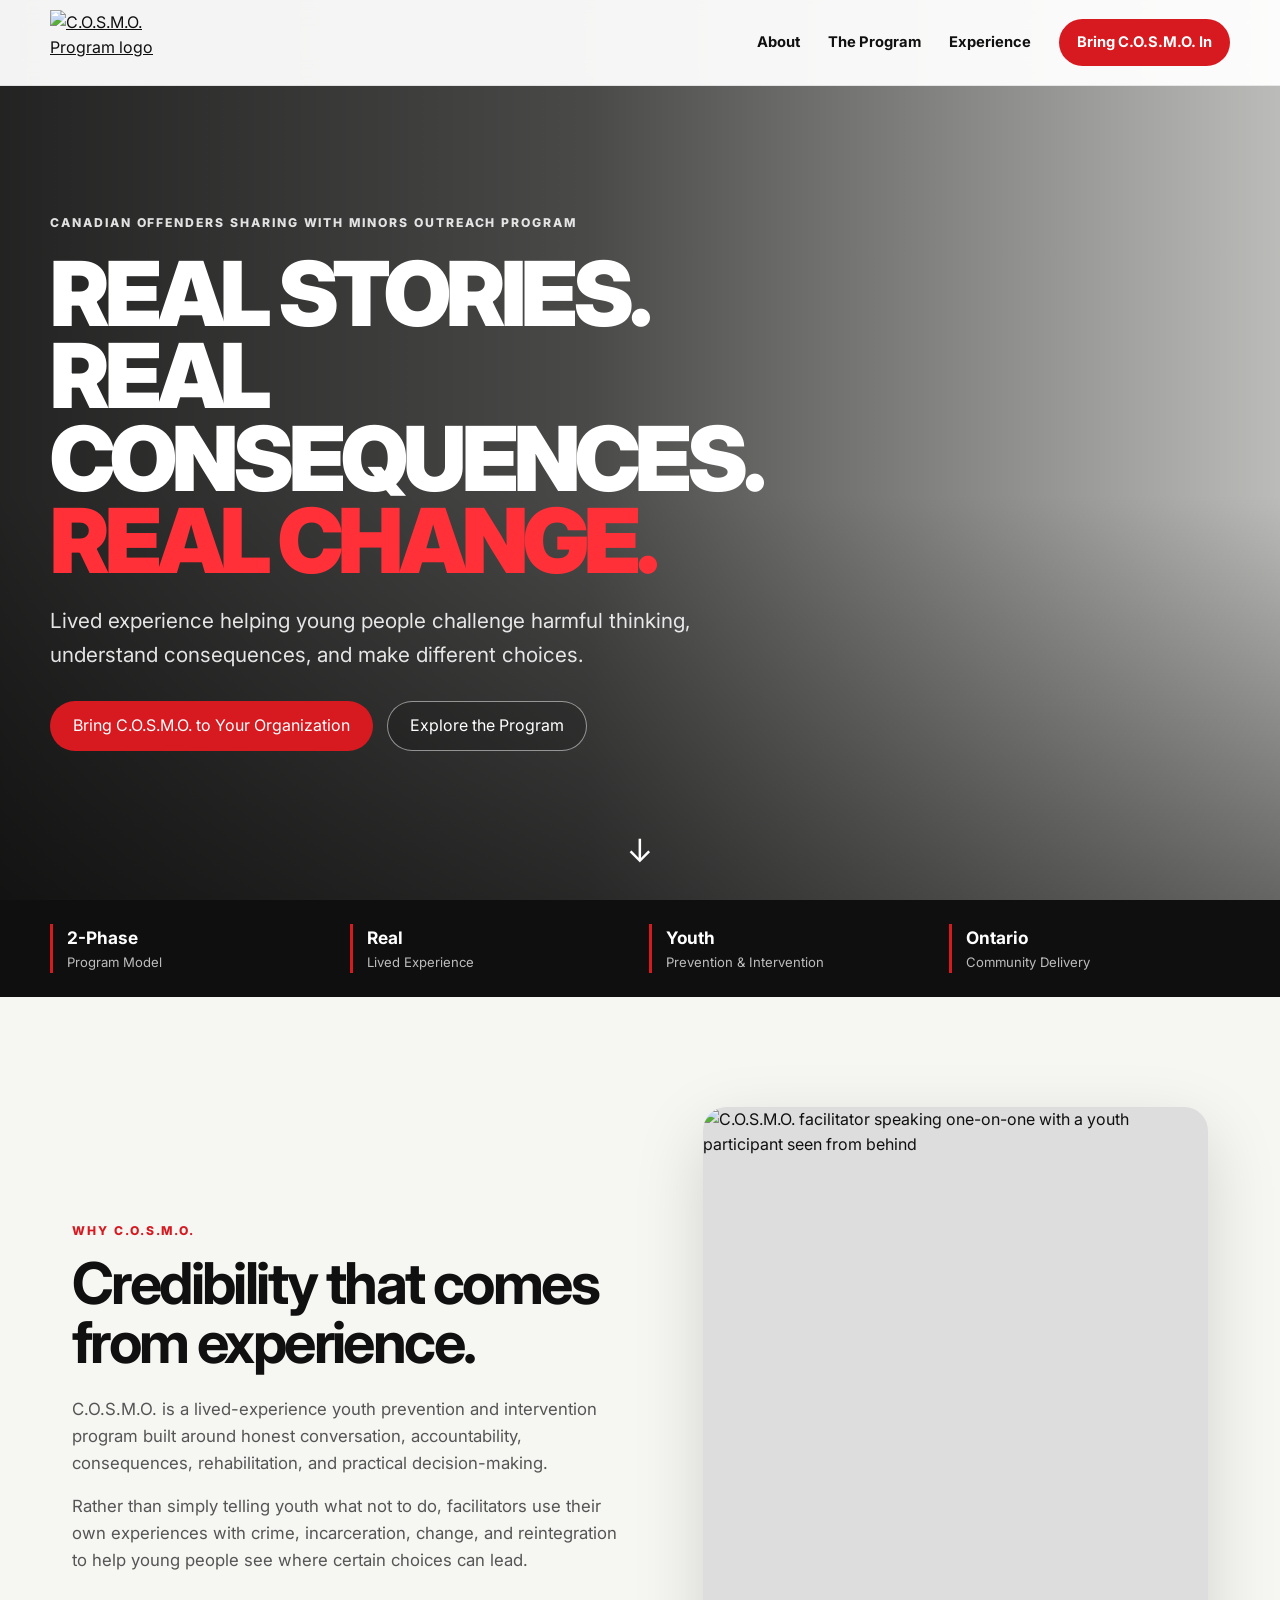
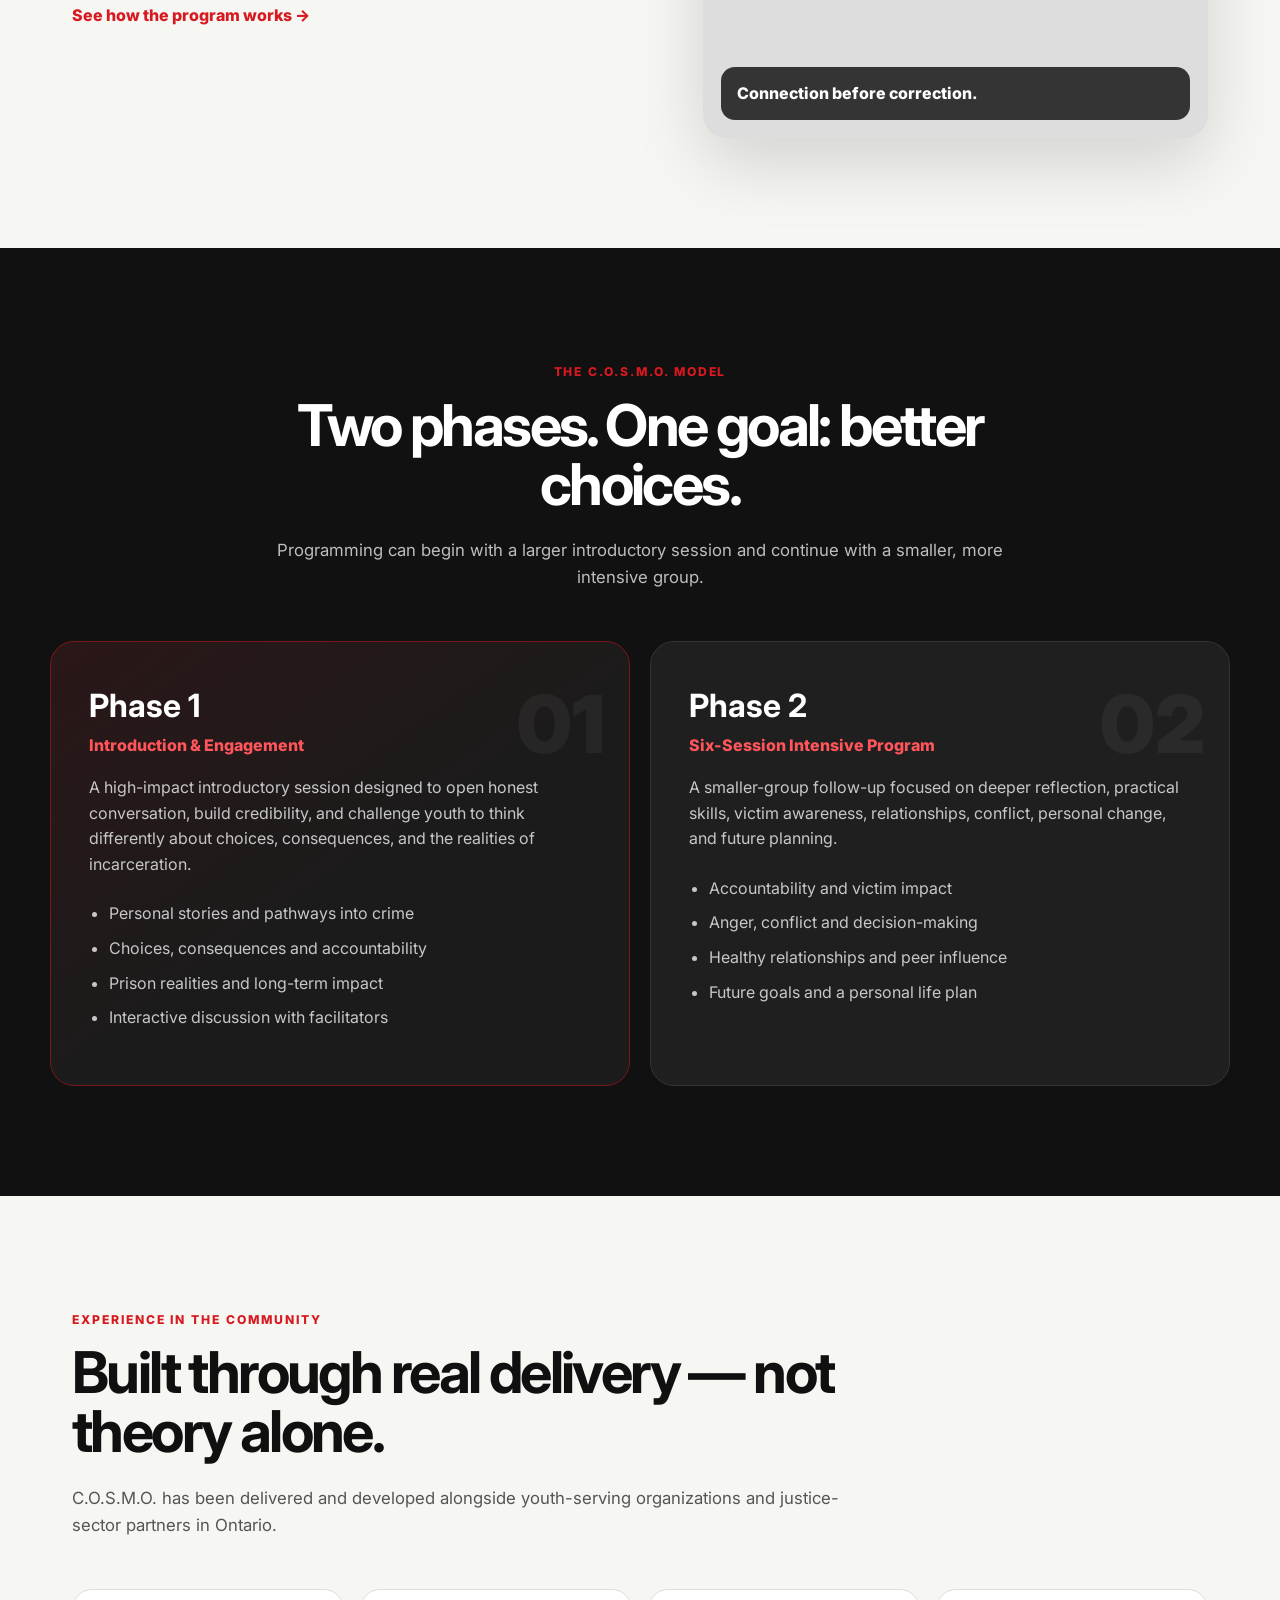
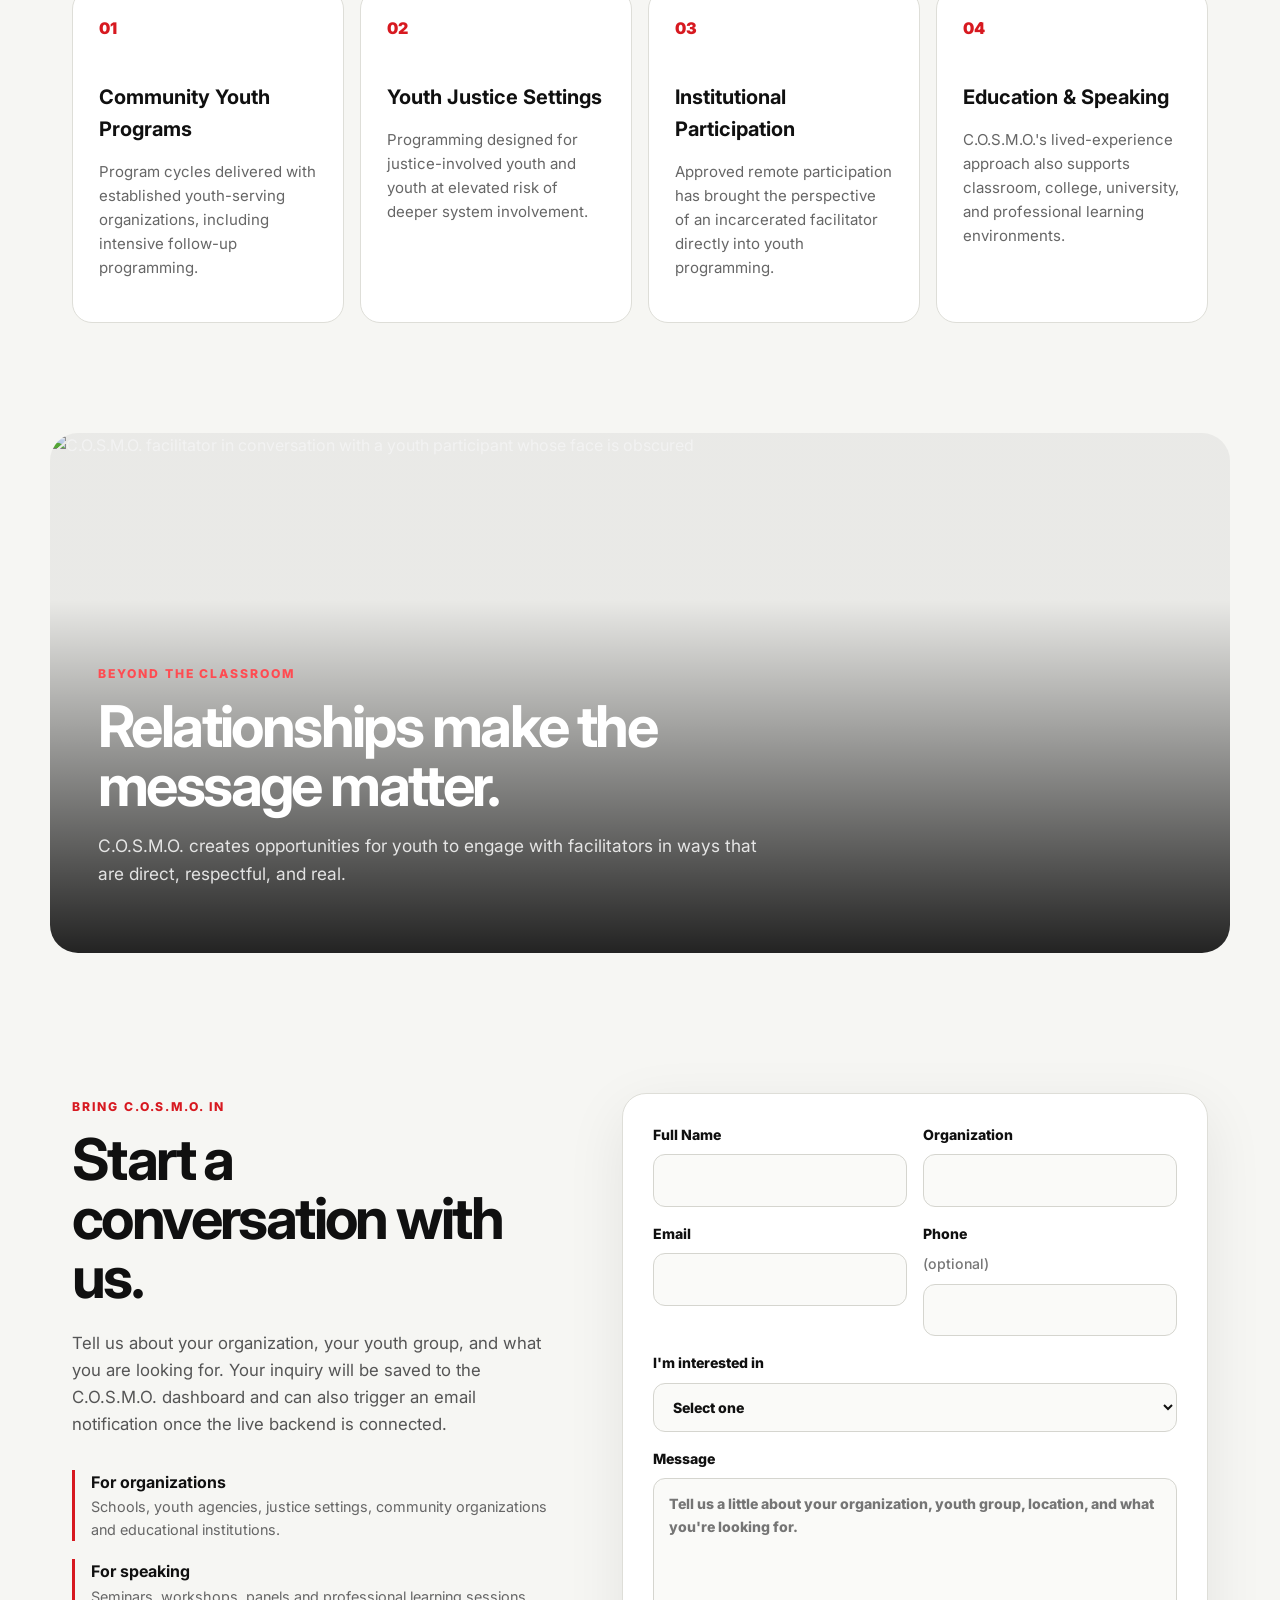
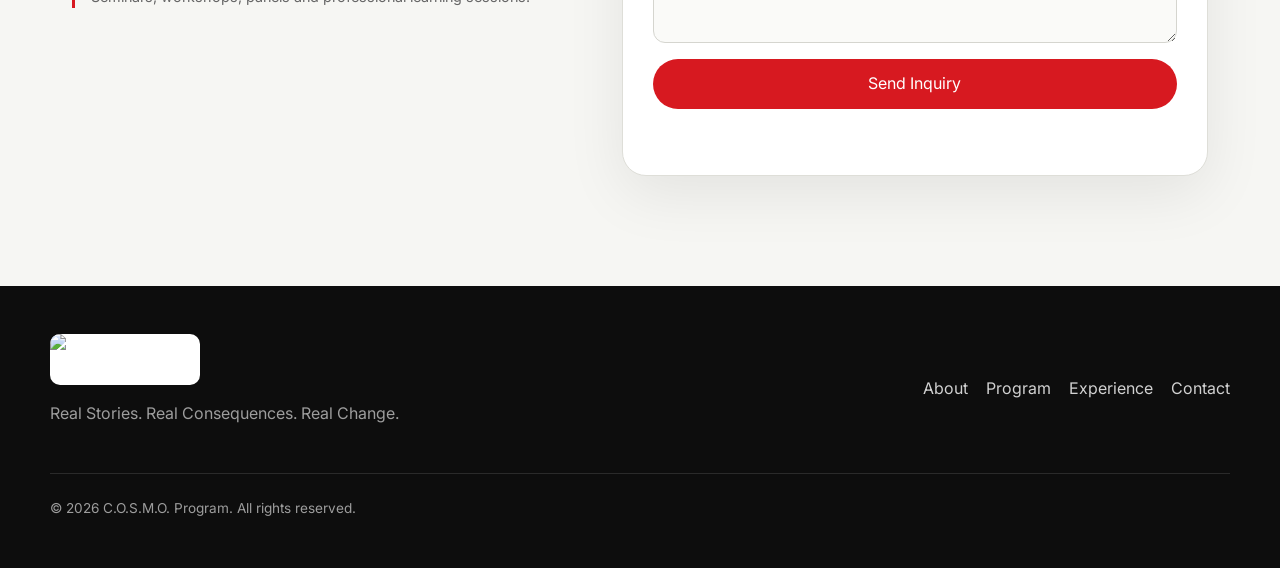
==== index.html @ 19a1ab0f "Add files via upload" ====
<!DOCTYPE html>
<html lang="en">
<head>
  <meta charset="UTF-8" />
  <meta name="viewport" content="width=device-width, initial-scale=1.0" />
  <meta name="description" content="C.O.S.M.O. — Canadian Offenders Sharing With Minors Outreach Program. Real stories. Real consequences. Real change." />
  <title>C.O.S.M.O. Program</title>
  <link rel="preconnect" href="https://fonts.googleapis.com">
  <link rel="preconnect" href="https://fonts.gstatic.com" crossorigin>
  <link href="https://fonts.googleapis.com/css2?family=Inter:wght@400;500;600;700;800;900&display=swap" rel="stylesheet">
  <link rel="stylesheet" href="styles.css" />
</head>
<body>
  <header class="site-header">
    <a class="brand" href="#top" aria-label="C.O.S.M.O. home">
      <img src="assets/cosmo-logo.jpeg" alt="C.O.S.M.O. Program logo" />
    </a>
    <button class="menu-toggle" aria-label="Open navigation" aria-expanded="false">☰</button>
    <nav class="main-nav" aria-label="Main navigation">
      <a href="#about">About</a>
      <a href="#program">The Program</a>
      <a href="#experience">Experience</a>
      <a href="#contact" class="nav-cta">Bring C.O.S.M.O. In</a>
    </nav>
  </header>

  <main id="top">
    <section class="hero">
      <div class="hero-overlay"></div>
      <div class="hero-content">
        <span class="eyebrow">Canadian Offenders Sharing With Minors Outreach Program</span>
        <h1>REAL STORIES.<br>REAL CONSEQUENCES.<br><span>REAL CHANGE.</span></h1>
        <p>Lived experience helping young people challenge harmful thinking, understand consequences, and make different choices.</p>
        <div class="hero-actions">
          <a class="btn btn-primary" href="#contact">Bring C.O.S.M.O. to Your Organization</a>
          <a class="btn btn-secondary" href="#program">Explore the Program</a>
        </div>
      </div>
      <a class="scroll-cue" href="#about" aria-label="Scroll to learn more">↓</a>
    </section>

    <section class="trust-strip" aria-label="Program highlights">
      <div><strong>2-Phase</strong><span>Program Model</span></div>
      <div><strong>Real</strong><span>Lived Experience</span></div>
      <div><strong>Youth</strong><span>Prevention & Intervention</span></div>
      <div><strong>Ontario</strong><span>Community Delivery</span></div>
    </section>

    <section class="section split" id="about">
      <div class="copy-block">
        <span class="section-kicker">Why C.O.S.M.O.</span>
        <h2>Credibility that comes from experience.</h2>
        <p>C.O.S.M.O. is a lived-experience youth prevention and intervention program built around honest conversation, accountability, consequences, rehabilitation, and practical decision-making.</p>
        <p>Rather than simply telling youth what not to do, facilitators use their own experiences with crime, incarceration, change, and reintegration to help young people see where certain choices can lead.</p>
        <a class="text-link" href="#program">See how the program works →</a>
      </div>
      <div class="photo-card">
        <img src="assets/one-on-one.jpeg" alt="C.O.S.M.O. facilitator speaking one-on-one with a youth participant seen from behind" />
        <div class="photo-label">Connection before correction.</div>
      </div>
    </section>

    <section class="section section-dark" id="program">
      <div class="section-heading centered">
        <span class="section-kicker">The C.O.S.M.O. Model</span>
        <h2>Two phases. One goal: better choices.</h2>
        <p>Programming can begin with a larger introductory session and continue with a smaller, more intensive group.</p>
      </div>
      <div class="phase-grid">
        <article class="phase-card featured">
          <span class="phase-number">01</span>
          <h3>Phase 1</h3>
          <p class="phase-title">Introduction & Engagement</p>
          <p>A high-impact introductory session designed to open honest conversation, build credibility, and challenge youth to think differently about choices, consequences, and the realities of incarceration.</p>
          <ul>
            <li>Personal stories and pathways into crime</li>
            <li>Choices, consequences and accountability</li>
            <li>Prison realities and long-term impact</li>
            <li>Interactive discussion with facilitators</li>
          </ul>
        </article>
        <article class="phase-card">
          <span class="phase-number">02</span>
          <h3>Phase 2</h3>
          <p class="phase-title">Six-Session Intensive Program</p>
          <p>A smaller-group follow-up focused on deeper reflection, practical skills, victim awareness, relationships, conflict, personal change, and future planning.</p>
          <ul>
            <li>Accountability and victim impact</li>
            <li>Anger, conflict and decision-making</li>
            <li>Healthy relationships and peer influence</li>
            <li>Future goals and a personal life plan</li>
          </ul>
        </article>
      </div>
    </section>

    <section class="section" id="experience">
      <div class="section-heading">
        <span class="section-kicker">Experience in the Community</span>
        <h2>Built through real delivery — not theory alone.</h2>
        <p>C.O.S.M.O. has been delivered and developed alongside youth-serving organizations and justice-sector partners in Ontario.</p>
      </div>
      <div class="experience-grid">
        <div class="experience-card"><span>01</span><h3>Community Youth Programs</h3><p>Program cycles delivered with established youth-serving organizations, including intensive follow-up programming.</p></div>
        <div class="experience-card"><span>02</span><h3>Youth Justice Settings</h3><p>Programming designed for justice-involved youth and youth at elevated risk of deeper system involvement.</p></div>
        <div class="experience-card"><span>03</span><h3>Institutional Participation</h3><p>Approved remote participation has brought the perspective of an incarcerated facilitator directly into youth programming.</p></div>
        <div class="experience-card"><span>04</span><h3>Education & Speaking</h3><p>C.O.S.M.O.'s lived-experience approach also supports classroom, college, university, and professional learning environments.</p></div>
      </div>
    </section>

    <section class="impact-banner">
      <img src="assets/bowling-conversation.jpeg" alt="C.O.S.M.O. facilitator in conversation with a youth participant whose face is obscured" />
      <div class="impact-copy">
        <span class="section-kicker">Beyond the Classroom</span>
        <h2>Relationships make the message matter.</h2>
        <p>C.O.S.M.O. creates opportunities for youth to engage with facilitators in ways that are direct, respectful, and real.</p>
      </div>
    </section>

    <section class="section contact-section" id="contact">
      <div class="contact-copy">
        <span class="section-kicker">Bring C.O.S.M.O. In</span>
        <h2>Start a conversation with us.</h2>
        <p>Tell us about your organization, your youth group, and what you are looking for. Your inquiry will be saved to the C.O.S.M.O. dashboard and can also trigger an email notification once the live backend is connected.</p>
        <div class="contact-points">
          <div><strong>For organizations</strong><span>Schools, youth agencies, justice settings, community organizations and educational institutions.</span></div>
          <div><strong>For speaking</strong><span>Seminars, workshops, panels and professional learning sessions.</span></div>
        </div>
      </div>

      <form class="inquiry-form" id="inquiryForm">
        <div class="field-row">
          <label>Full Name<input type="text" name="name" required /></label>
          <label>Organization<input type="text" name="organization" required /></label>
        </div>
        <div class="field-row">
          <label>Email<input type="email" name="email" required /></label>
          <label>Phone <span>(optional)</span><input type="tel" name="phone" /></label>
        </div>
        <label>I'm interested in
          <select name="interest" required>
            <option value="">Select one</option>
            <option>Phase 1 Program</option>
            <option>Full Phase 1 + Phase 2 Program</option>
            <option>Speaking Engagement</option>
            <option>Partnership Opportunity</option>
            <option>General Inquiry</option>
          </select>
        </label>
        <label>Message<textarea name="message" rows="6" required placeholder="Tell us a little about your organization, youth group, location, and what you're looking for."></textarea></label>
        <button class="btn btn-primary submit-btn" type="submit">Send Inquiry</button>
        <p class="form-status" id="formStatus" role="status"></p>
      </form>
    </section>
  </main>

  <footer class="site-footer">
    <div class="footer-brand">
      <img src="assets/cosmo-logo.jpeg" alt="C.O.S.M.O. Program logo" />
      <p>Real Stories. Real Consequences. Real Change.</p>
    </div>
    <div class="footer-links">
      <a href="#about">About</a>
      <a href="#program">Program</a>
      <a href="#experience">Experience</a>
      <a href="#contact">Contact</a>
    </div>
    <p class="copyright">© <span id="year"></span> C.O.S.M.O. Program. All rights reserved.</p>
  </footer>

  <script src="app.js"></script>
</body>
</html>
---- styles.css ----
:root {
  --red: #d71920;
  --red-dark: #a70f14;
  --ink: #101010;
  --charcoal: #191919;
  --soft-black: #242424;
  --paper: #f6f6f3;
  --white: #ffffff;
  --muted: #6e6e6e;
  --line: #deded8;
  --max: 1180px;
}
* { box-sizing: border-box; }
html { scroll-behavior: smooth; }
body { margin: 0; font-family: Inter, system-ui, -apple-system, sans-serif; color: var(--ink); background: var(--paper); line-height: 1.6; }
a { color: inherit; }
img { max-width: 100%; display: block; }
.site-header { position: fixed; z-index: 50; top: 0; left: 0; right: 0; height: 86px; display: flex; align-items: center; justify-content: space-between; padding: 10px max(22px, calc((100vw - var(--max))/2)); background: rgba(255,255,255,.95); border-bottom: 1px solid rgba(0,0,0,.08); backdrop-filter: blur(12px); }
.brand img { width: 138px; height: 66px; object-fit: contain; }
.main-nav { display: flex; align-items: center; gap: 28px; }
.main-nav a { text-decoration: none; font-weight: 700; font-size: .92rem; }
.nav-cta { background: var(--red); color: white; padding: 12px 18px; border-radius: 999px; }
.menu-toggle { display:none; background:none; border:0; font-size:1.8rem; }
.hero { min-height: 100svh; position: relative; display: flex; align-items: center; background: url('assets/hero-bowling.jpeg') center 44%/cover no-repeat; color: white; padding: 130px max(22px, calc((100vw - var(--max))/2)) 70px; overflow: hidden; }
.hero-overlay { position: absolute; inset:0; background: linear-gradient(90deg, rgba(0,0,0,.86) 0%, rgba(0,0,0,.7) 46%, rgba(0,0,0,.24) 100%), linear-gradient(0deg, rgba(0,0,0,.46), transparent 45%); }
.hero-content { position:relative; max-width:760px; z-index:2; }
.eyebrow, .section-kicker { display:inline-block; text-transform:uppercase; letter-spacing:.16em; font-weight:800; font-size:.76rem; color: var(--red); }
.hero .eyebrow { color:#fff; opacity:.86; }
.hero h1 { margin: 18px 0 22px; font-size: clamp(3.15rem, 7vw, 6.4rem); line-height:.92; letter-spacing:-.055em; font-weight:900; }
.hero h1 span { color: #ff3038; }
.hero p { max-width: 680px; font-size: clamp(1.05rem, 2vw, 1.3rem); color: rgba(255,255,255,.88); }
.hero-actions { display:flex; gap:14px; flex-wrap:wrap; margin-top:30px; }
.btn { display:inline-flex; align-items:center; justify-content:center; min-height:50px; padding: 0 22px; border-radius: 999px; text-decoration:none; font-weight:800; border:1px solid transparent; cursor:pointer; font:inherit; }
.btn-primary { background: var(--red); color:white; }
.btn-primary:hover { background:var(--red-dark); }
.btn-secondary { color:white; border-color:rgba(255,255,255,.5); background:rgba(0,0,0,.15); }
.scroll-cue { position:absolute; z-index:2; bottom:24px; left:50%; transform:translateX(-50%); color:white; text-decoration:none; font-size:2rem; }
.trust-strip { background:#0f0f0f; color:white; display:grid; grid-template-columns:repeat(4,1fr); padding:24px max(22px, calc((100vw - var(--max))/2)); gap:18px; }
.trust-strip div { display:flex; flex-direction:column; border-left:3px solid var(--red); padding-left:14px; }
.trust-strip strong { font-size:1.08rem; }
.trust-strip span { color:#bdbdbd; font-size:.82rem; }
.section { max-width:var(--max); margin:0 auto; padding:110px 22px; }
.split { display:grid; grid-template-columns:1.05fr .95fr; gap:72px; align-items:center; }
.copy-block h2, .section-heading h2, .contact-copy h2, .impact-copy h2 { font-size:clamp(2.2rem,4.5vw,4.25rem); line-height:1.02; letter-spacing:-.045em; margin:12px 0 24px; }
.copy-block p, .section-heading p, .contact-copy p { color:#555; font-size:1.05rem; }
.text-link { display:inline-block; margin-top:12px; color:var(--red); font-weight:800; text-decoration:none; }
.photo-card { position:relative; border-radius:24px; overflow:hidden; background:#ddd; box-shadow:0 24px 70px rgba(0,0,0,.15); }
.photo-card img { width:100%; aspect-ratio:4/5; object-fit:cover; }
.photo-label { position:absolute; bottom:18px; left:18px; right:18px; background:rgba(15,15,15,.82); color:white; padding:14px 16px; border-radius:14px; font-weight:800; backdrop-filter:blur(6px); }
.section-dark { max-width:none; background:#111; color:white; padding-left:max(22px, calc((100vw - var(--max))/2)); padding-right:max(22px, calc((100vw - var(--max))/2)); }
.section-dark .section-heading p { color:#bdbdbd; }
.centered { text-align:center; max-width:800px; margin:0 auto 50px; }
.phase-grid { max-width:var(--max); margin:0 auto; display:grid; grid-template-columns:1fr 1fr; gap:20px; }
.phase-card { position:relative; background:#1f1f1f; border:1px solid #343434; padding:38px; border-radius:24px; overflow:hidden; }
.phase-card.featured { border-color:#7a171a; background:linear-gradient(145deg,#2b1718,#1b1b1b 55%); }
.phase-number { position:absolute; right:24px; top:18px; font-size:5rem; font-weight:900; color:rgba(255,255,255,.05); }
.phase-card h3 { font-size:2rem; margin:0; }
.phase-title { color:#ff555b; font-weight:800; margin-top:2px; }
.phase-card > p:not(.phase-title), .phase-card li { color:#c7c7c7; }
.phase-card ul { padding-left:20px; margin-top:24px; }
.phase-card li { margin:9px 0; }
.section-heading { max-width:780px; margin-bottom:50px; }
.experience-grid { display:grid; grid-template-columns:repeat(4,1fr); gap:16px; }
.experience-card { background:white; border:1px solid var(--line); border-radius:20px; padding:26px; min-height:280px; }
.experience-card > span { color:var(--red); font-weight:900; }
.experience-card h3 { font-size:1.25rem; margin:40px 0 12px; }
.experience-card p { color:#666; font-size:.94rem; }
.impact-banner { max-width:var(--max); margin:0 auto 30px; min-height:520px; position:relative; border-radius:28px; overflow:hidden; color:white; display:flex; align-items:flex-end; }
.impact-banner img { position:absolute; inset:0; width:100%; height:100%; object-fit:cover; }
.impact-banner::after { content:""; position:absolute; inset:0; background:linear-gradient(0deg,rgba(0,0,0,.86),rgba(0,0,0,.05) 68%); }
.impact-copy { position:relative; z-index:2; max-width:760px; padding:48px; }
.impact-copy .section-kicker { color:#ff4b51; }
.impact-copy h2 { margin-bottom:12px; }
.impact-copy p { color:rgba(255,255,255,.84); font-size:1.08rem; }
.contact-section { display:grid; grid-template-columns:.9fr 1.1fr; gap:70px; align-items:start; }
.contact-points { margin-top:32px; display:grid; gap:18px; }
.contact-points div { display:flex; flex-direction:column; padding-left:16px; border-left:3px solid var(--red); }
.contact-points span { color:#666; font-size:.9rem; }
.inquiry-form { background:white; border:1px solid var(--line); border-radius:24px; padding:30px; box-shadow:0 18px 60px rgba(0,0,0,.08); }
.field-row { display:grid; grid-template-columns:1fr 1fr; gap:16px; }
label { display:flex; flex-direction:column; gap:8px; font-weight:800; font-size:.88rem; margin-bottom:16px; }
label span { font-weight:500; color:#777; }
input, select, textarea { width:100%; padding:14px 15px; border:1px solid #d5d5cf; border-radius:12px; background:#fafaf8; font:inherit; color:#111; outline:none; }
input:focus, select:focus, textarea:focus { border-color:var(--red); box-shadow:0 0 0 3px rgba(215,25,32,.1); }
textarea { resize:vertical; }
.submit-btn { width:100%; border:0; }
.form-status { min-height:24px; margin:12px 0 0; font-size:.9rem; color:#2d6b32; }
.site-footer { background:#0d0d0d; color:white; padding:48px max(22px, calc((100vw - var(--max))/2)); display:grid; grid-template-columns:1fr auto; gap:30px; align-items:center; }
.footer-brand img { width:150px; background:white; border-radius:10px; margin-bottom:12px; }
.footer-brand p, .copyright { color:#9d9d9d; }
.footer-links { display:flex; gap:18px; flex-wrap:wrap; }
.footer-links a { text-decoration:none; color:#d1d1d1; }
.copyright { grid-column:1/-1; border-top:1px solid #2a2a2a; padding-top:24px; margin:0; font-size:.85rem; }
@media (max-width: 900px) {
  .main-nav { display:none; position:absolute; top:86px; left:0; right:0; background:white; padding:24px; flex-direction:column; align-items:stretch; box-shadow:0 20px 50px rgba(0,0,0,.12); }
  .main-nav.open { display:flex; }
  .menu-toggle { display:block; }
  .split, .contact-section { grid-template-columns:1fr; gap:42px; }
  .experience-grid { grid-template-columns:1fr 1fr; }
  .trust-strip { grid-template-columns:1fr 1fr; }
  .phase-grid { grid-template-columns:1fr; }
  .impact-banner { margin-left:18px; margin-right:18px; }
}
@media (max-width: 600px) {
  .site-header { height:76px; }
  .brand img { width:116px; height:56px; }
  .hero { padding-top:110px; min-height:92svh; background-position:62% center; }
  .hero h1 { font-size:clamp(3rem,15vw,4.4rem); }
  .hero-actions { flex-direction:column; align-items:stretch; }
  .btn { width:100%; text-align:center; }
  .trust-strip { grid-template-columns:1fr 1fr; gap:22px 12px; }
  .section { padding:78px 20px; }
  .experience-grid { grid-template-columns:1fr; }
  .field-row { grid-template-columns:1fr; gap:0; }
  .impact-banner { min-height:480px; }
  .impact-copy { padding:28px; }
  .site-footer { grid-template-columns:1fr; }
  .footer-links { margin-top:8px; }
}
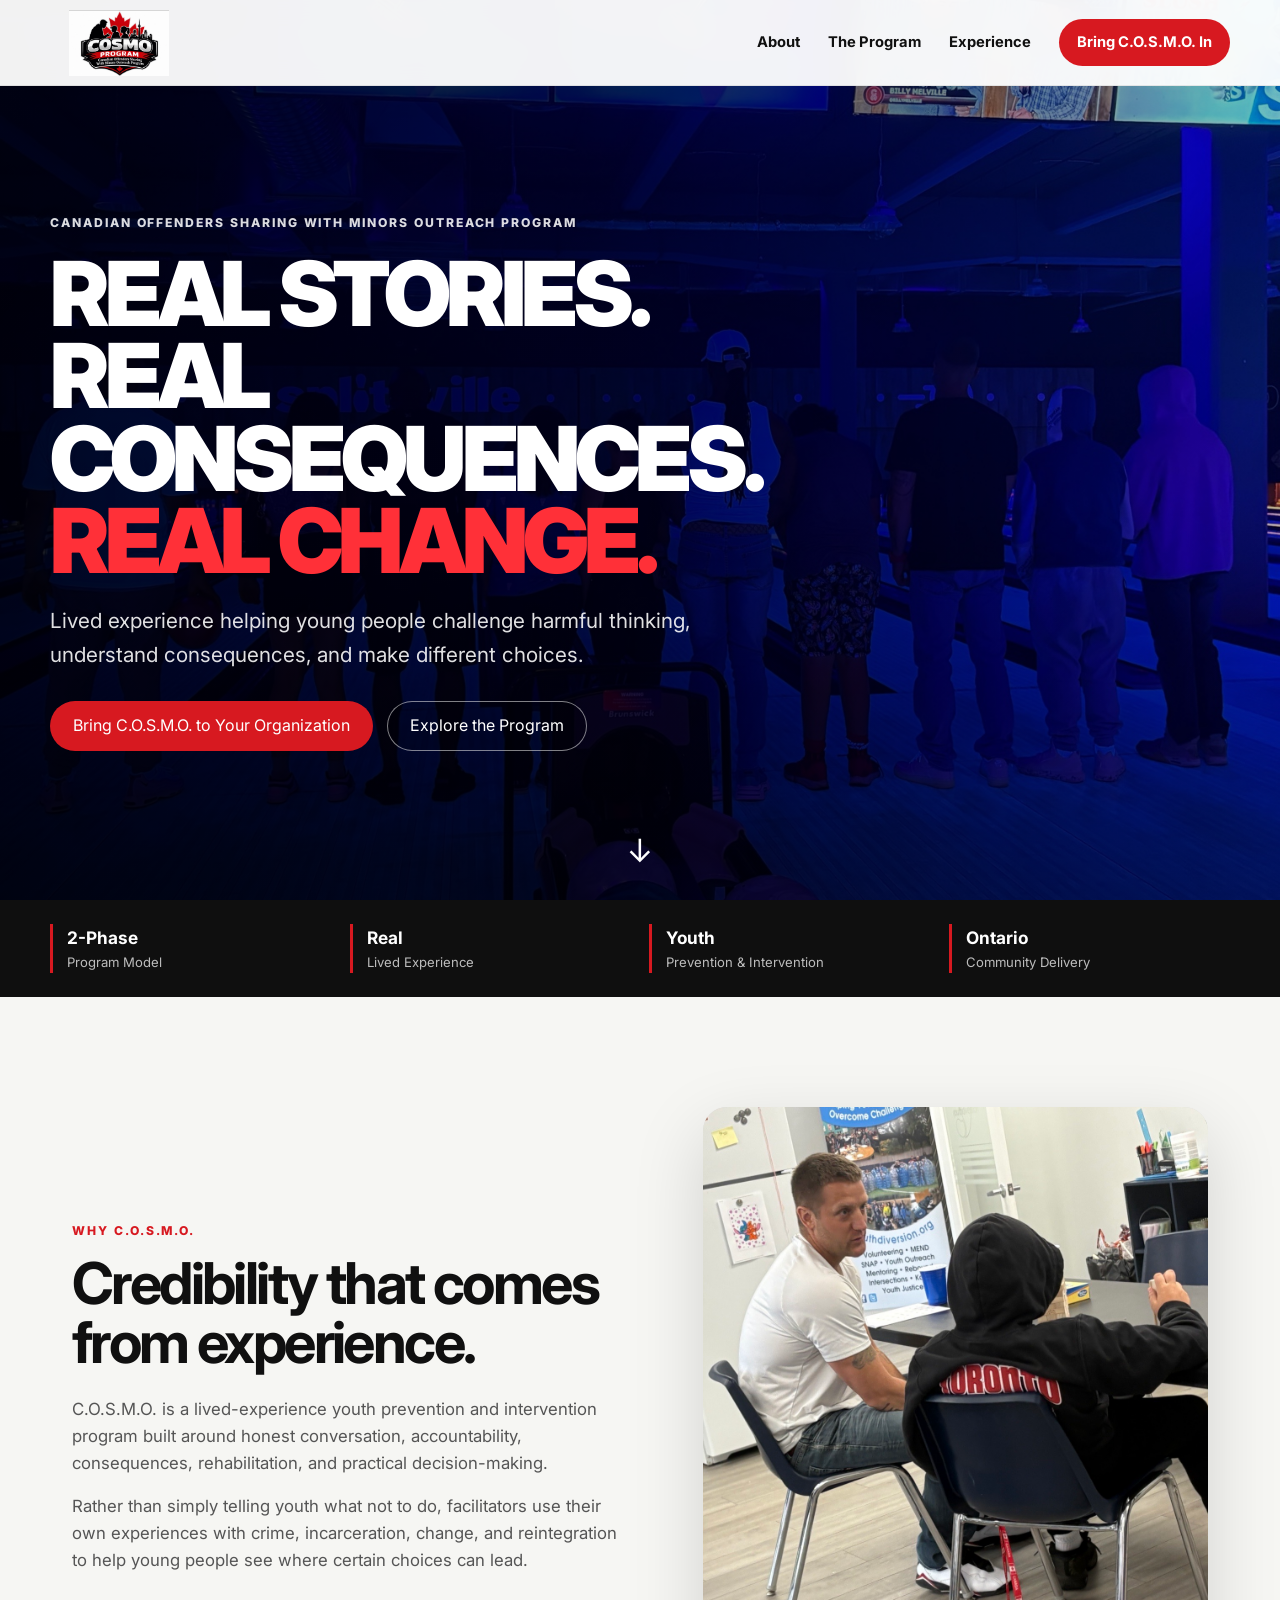
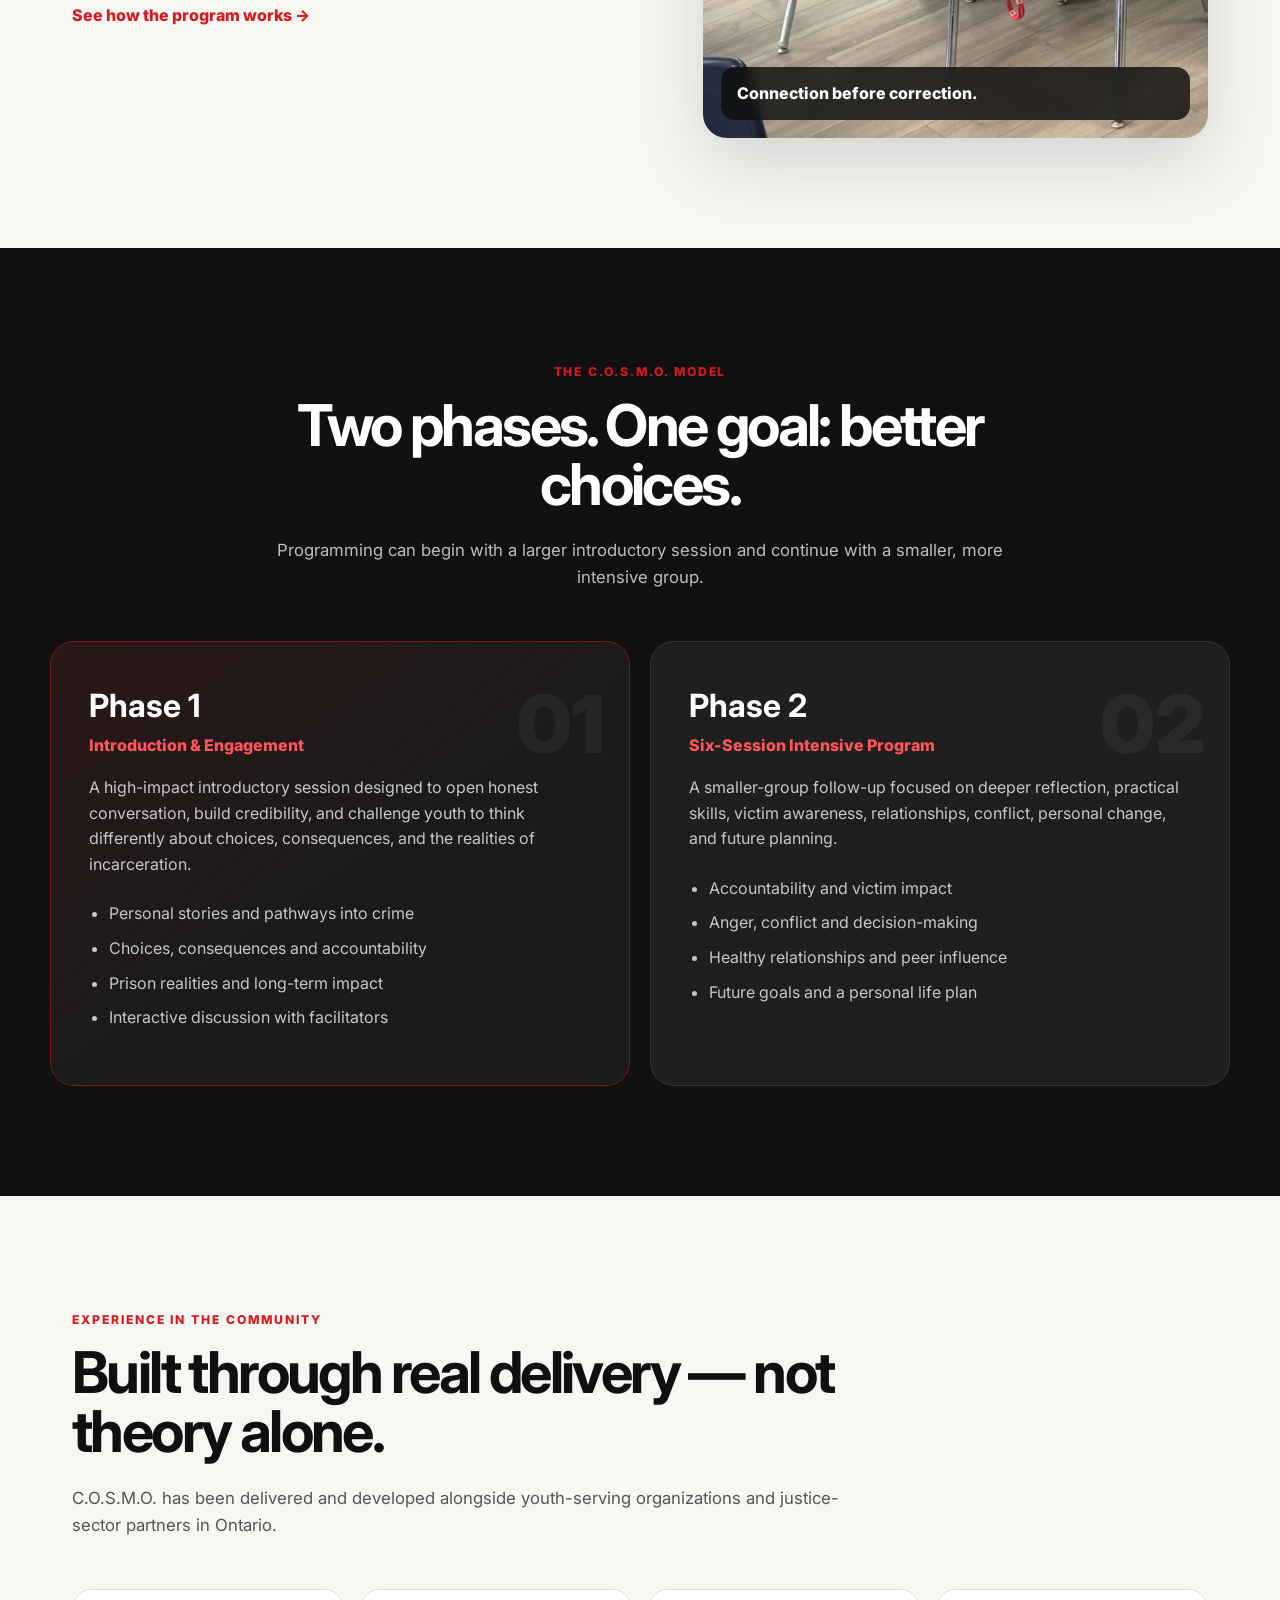
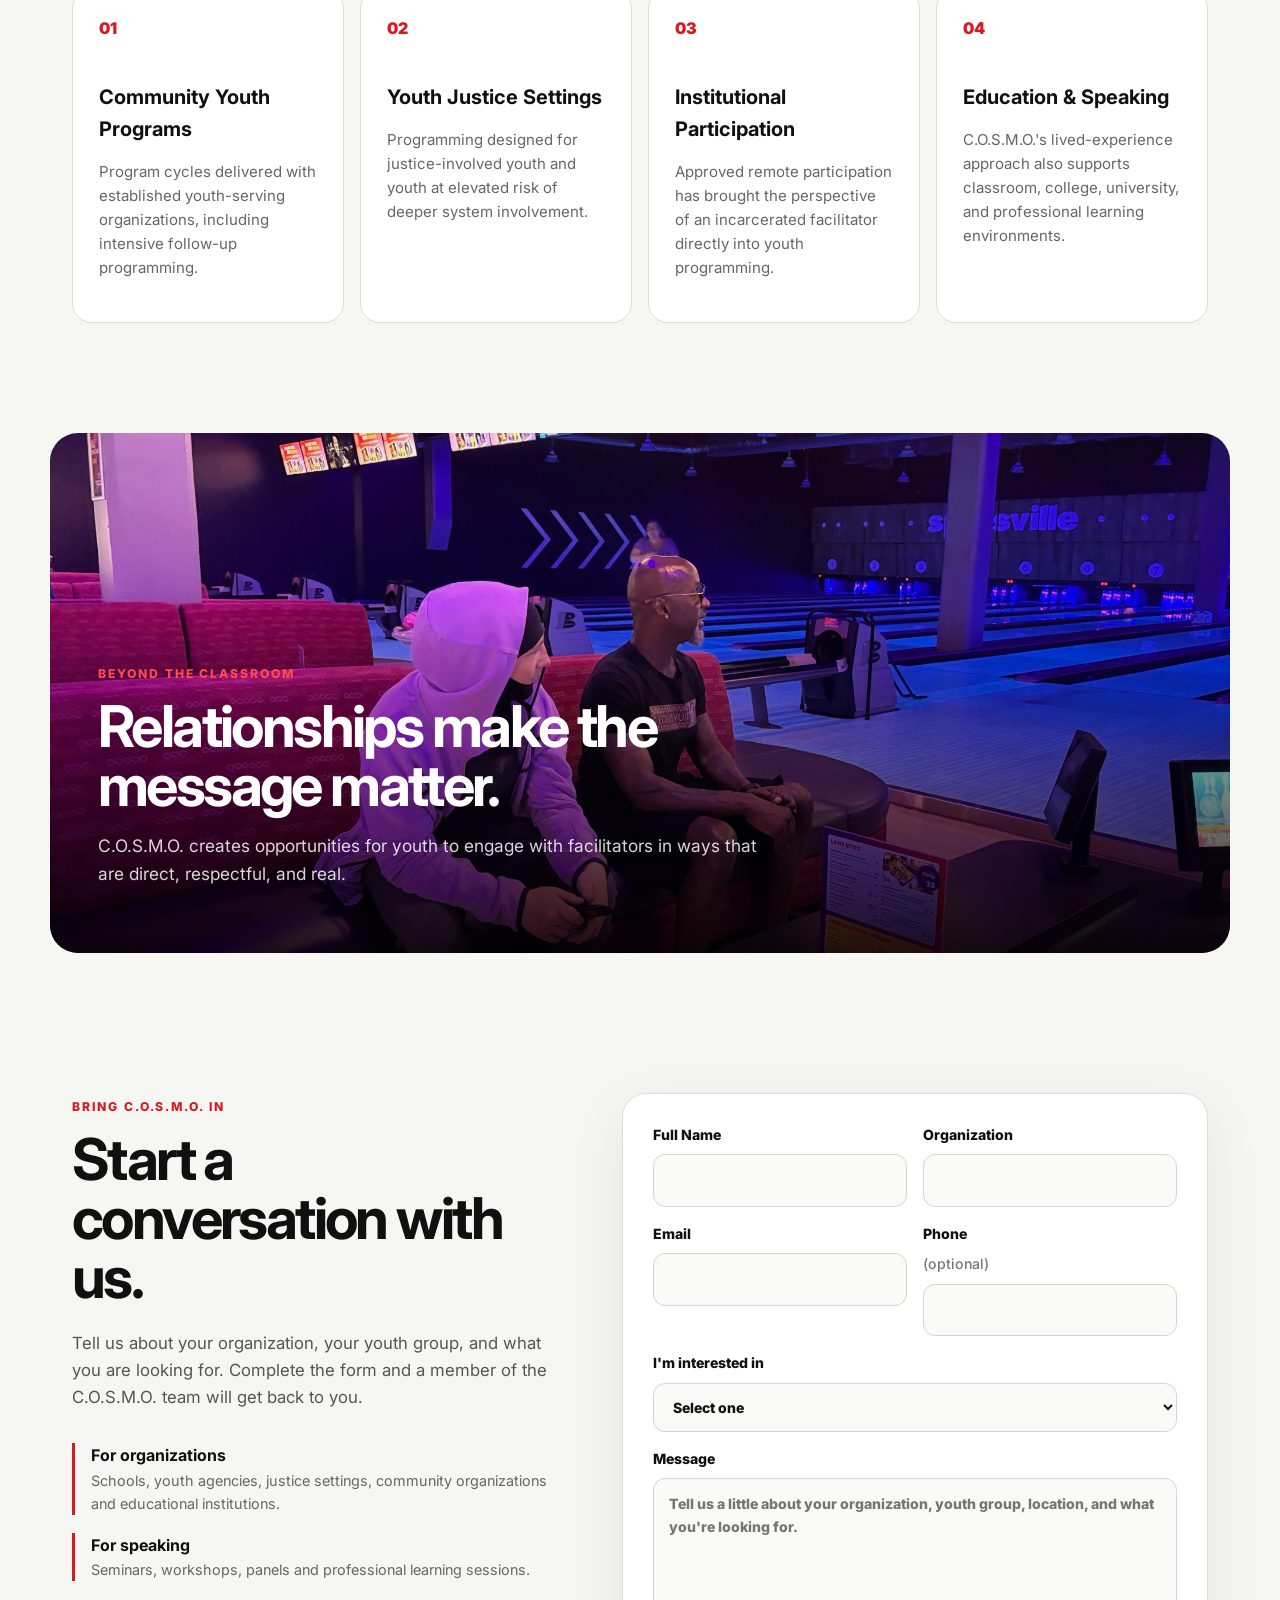
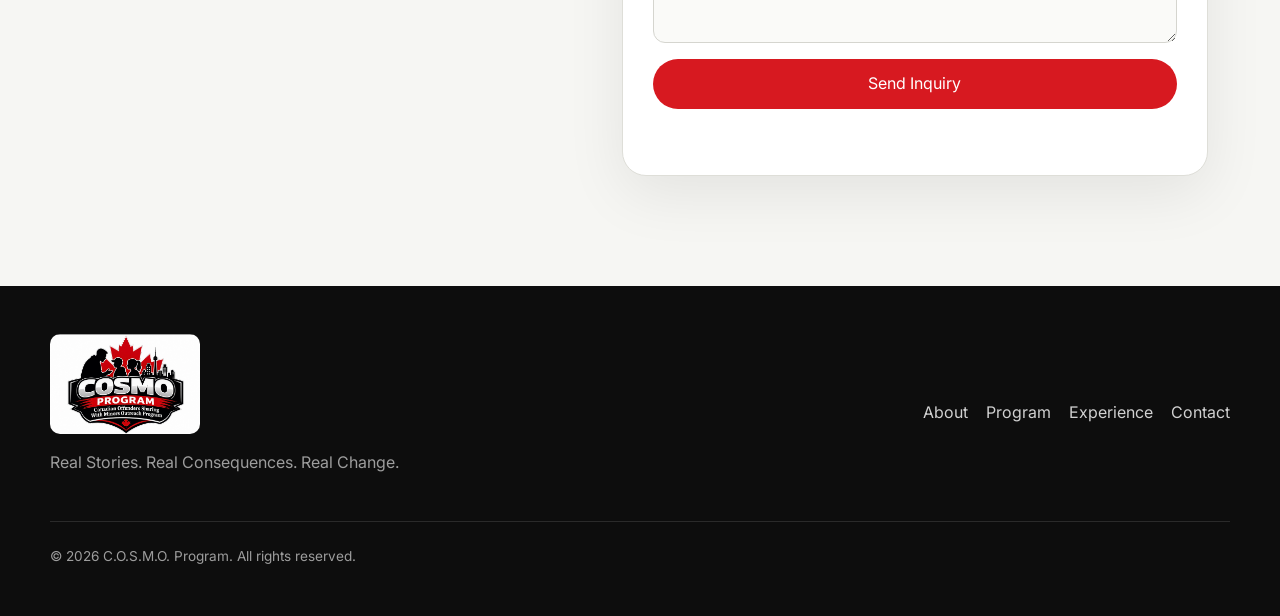
==== commit 327d240d: "Update contact section description in index.html" ====
--- a/index.html
+++ b/index.html
@@ -121,7 +121,7 @@
       <div class="contact-copy">
         <span class="section-kicker">Bring C.O.S.M.O. In</span>
         <h2>Start a conversation with us.</h2>
-        <p>Tell us about your organization, your youth group, and what you are looking for. Your inquiry will be saved to the C.O.S.M.O. dashboard and can also trigger an email notification once the live backend is connected.</p>
+        <p>Tell us about your organization, your youth group, and what you are looking for. Complete the form and a member of the C.O.S.M.O. team will get back to you.</p>
         <div class="contact-points">
           <div><strong>For organizations</strong><span>Schools, youth agencies, justice settings, community organizations and educational institutions.</span></div>
           <div><strong>For speaking</strong><span>Seminars, workshops, panels and professional learning sessions.</span></div>
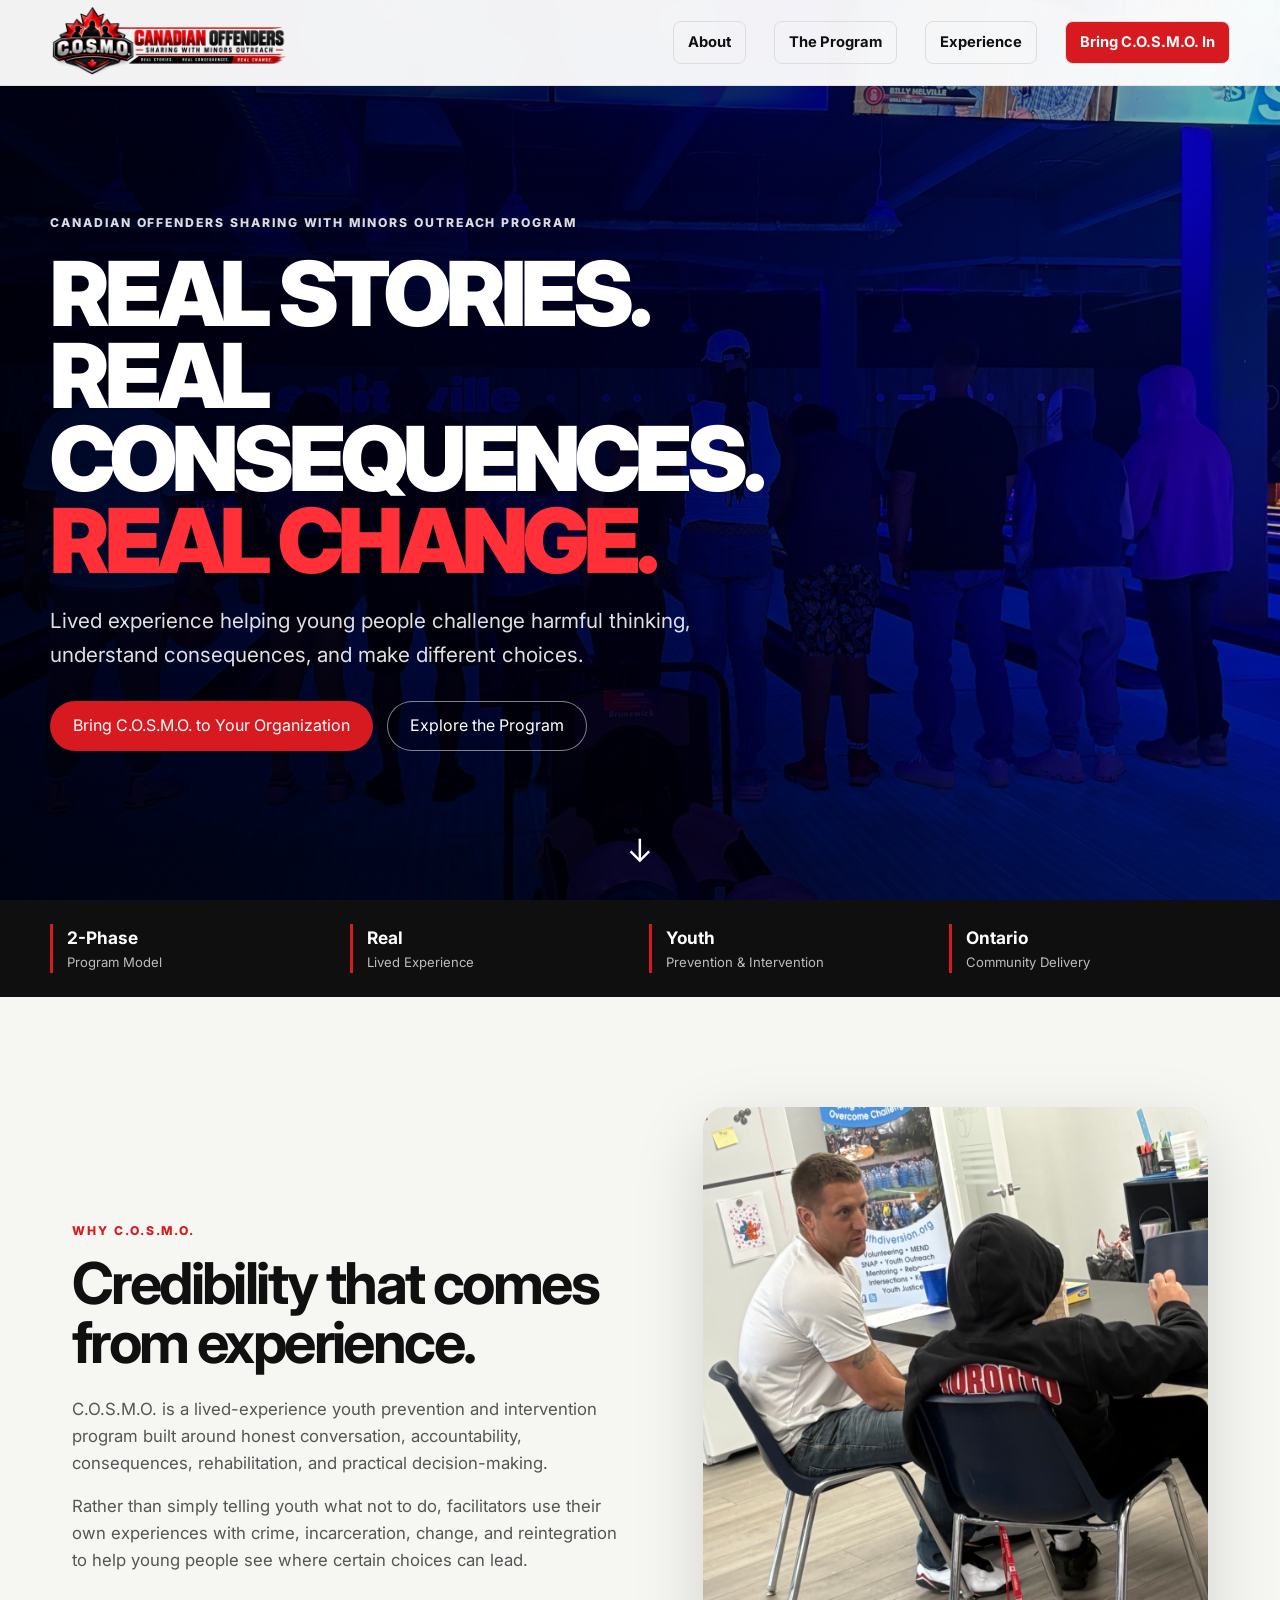
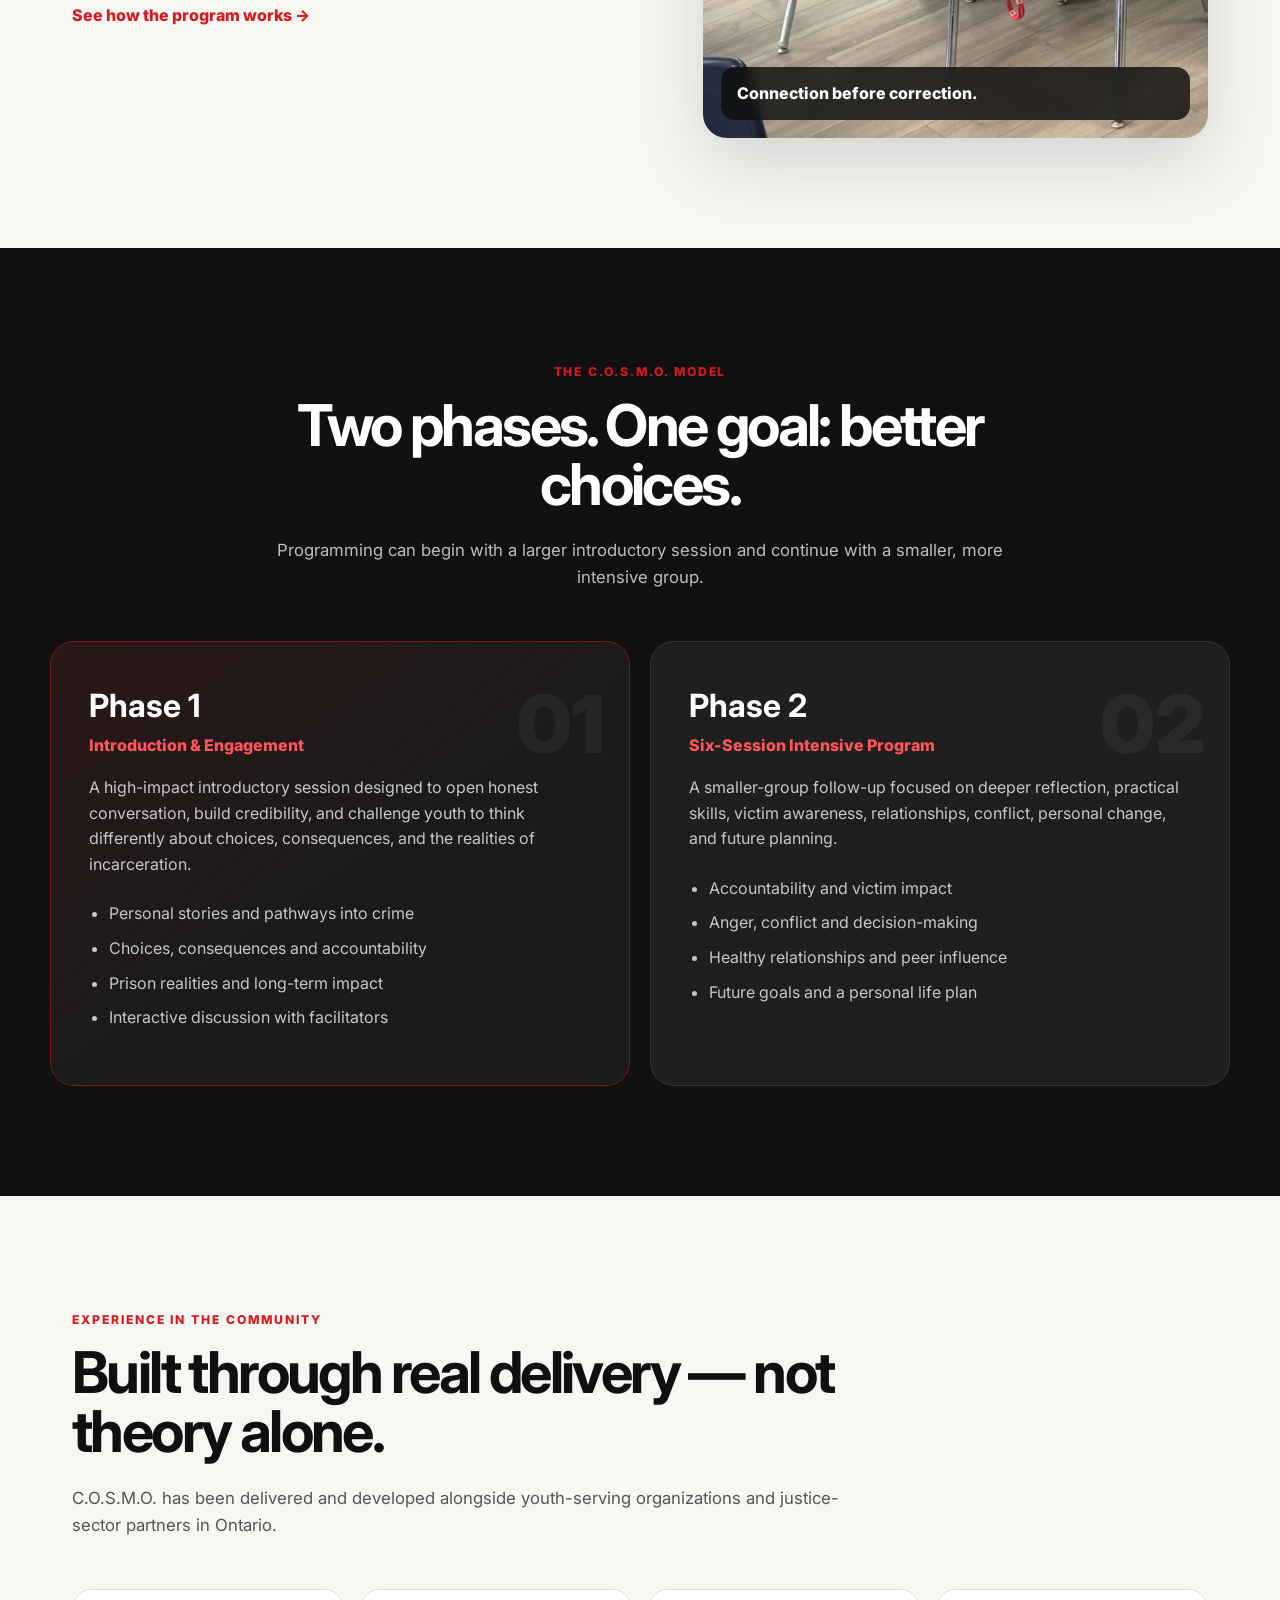
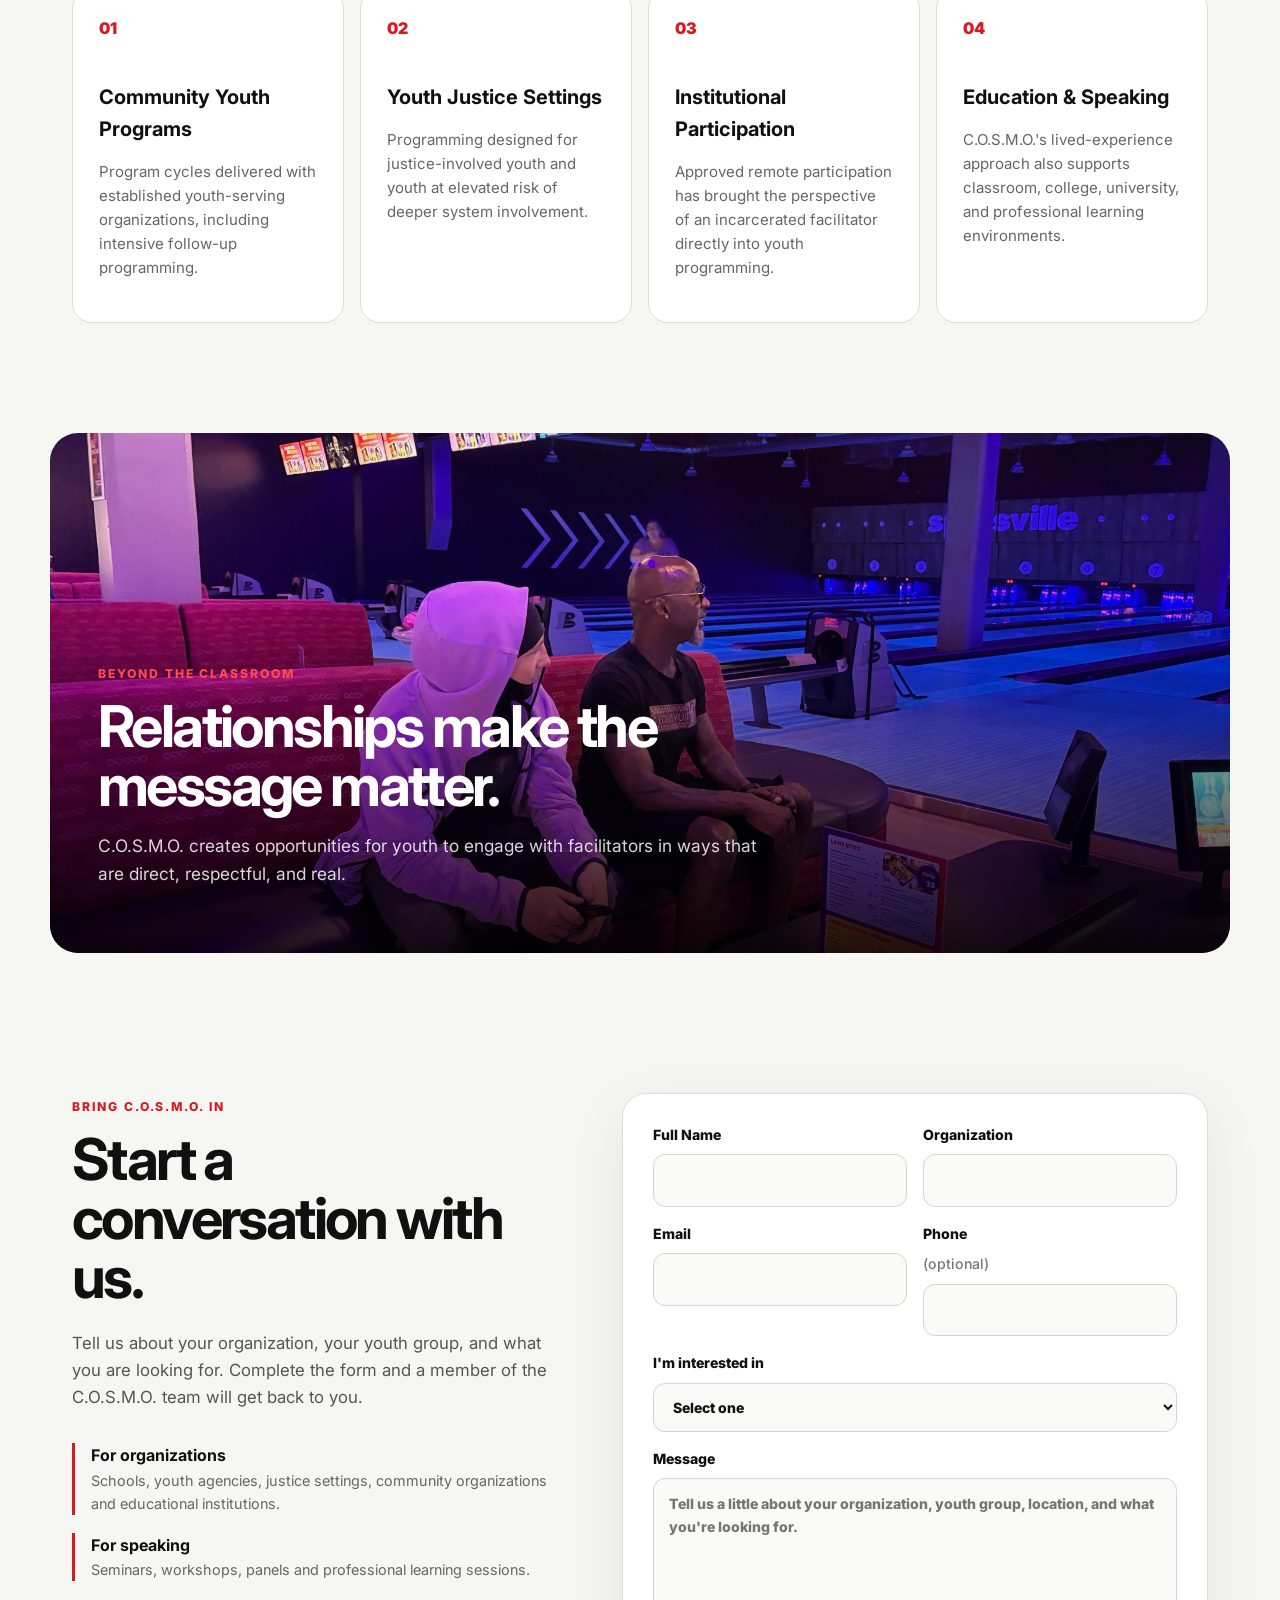
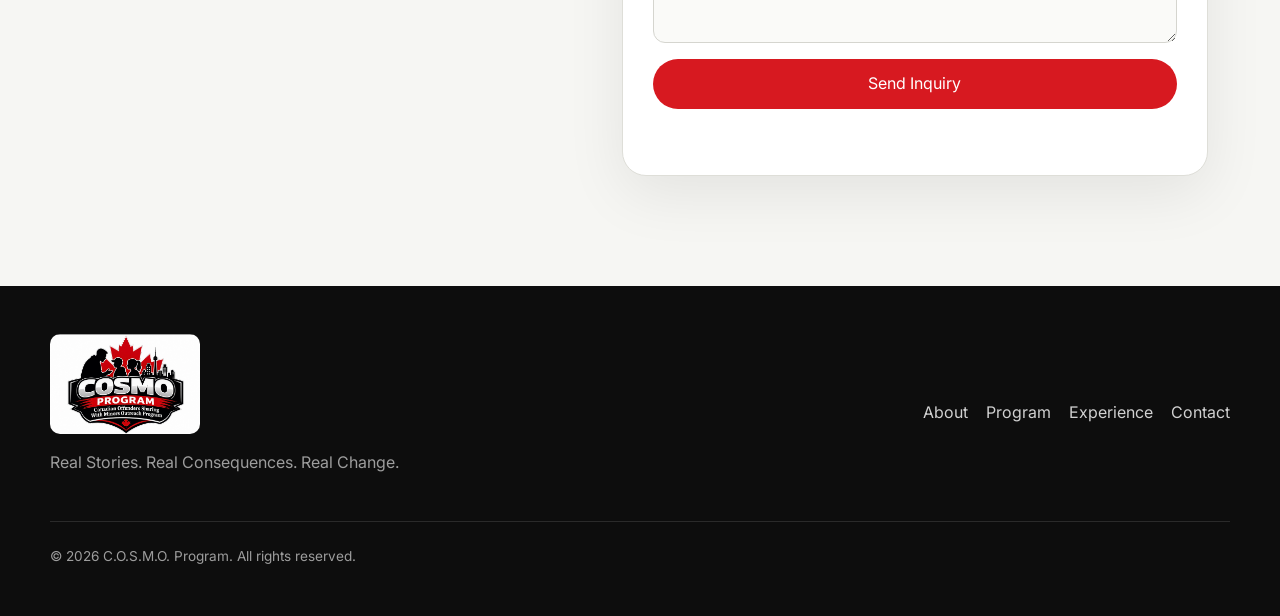
==== commit 59100726: "Update logo image source in index.html" ====
--- a/index.html
+++ b/index.html
@@ -13,7 +13,7 @@
 <body>
   <header class="site-header">
     <a class="brand" href="#top" aria-label="C.O.S.M.O. home">
-      <img src="assets/cosmo-logo.jpeg" alt="C.O.S.M.O. Program logo" />
+      <img src="assets/84E4066F-BCEA-45FA-BBE2-960DBC25B9F0.PNG" alt="C.O.S.M.O. Program logo" />
     </a>
     <button class="menu-toggle" aria-label="Open navigation" aria-expanded="false">☰</button>
     <nav class="main-nav" aria-label="Main navigation">
--- a/styles.css
+++ b/styles.css
@@ -16,9 +16,9 @@
 a { color: inherit; }
 img { max-width: 100%; display: block; }
 .site-header { position: fixed; z-index: 50; top: 0; left: 0; right: 0; height: 86px; display: flex; align-items: center; justify-content: space-between; padding: 10px max(22px, calc((100vw - var(--max))/2)); background: rgba(255,255,255,.95); border-bottom: 1px solid rgba(0,0,0,.08); backdrop-filter: blur(12px); }
-.brand img { width: 138px; height: 66px; object-fit: contain; }
+.brand img { width: 240px; height: 90px; object-fit: contain; }
 .main-nav { display: flex; align-items: center; gap: 28px; }
-.main-nav a { text-decoration: none; font-weight: 700; font-size: .92rem; }
+.main-nav a { text-decoration: none; font-weight: 700; font-size: .92rem; border: 1px solid #deded8; padding: 9px 14px; border-radius: 8px;}
 .nav-cta { background: var(--red); color: white; padding: 12px 18px; border-radius: 999px; }
 .menu-toggle { display:none; background:none; border:0; font-size:1.8rem; }
 .hero { min-height: 100svh; position: relative; display: flex; align-items: center; background: url('assets/hero-bowling.jpeg') center 44%/cover no-repeat; color: white; padding: 130px max(22px, calc((100vw - var(--max))/2)) 70px; overflow: hidden; }
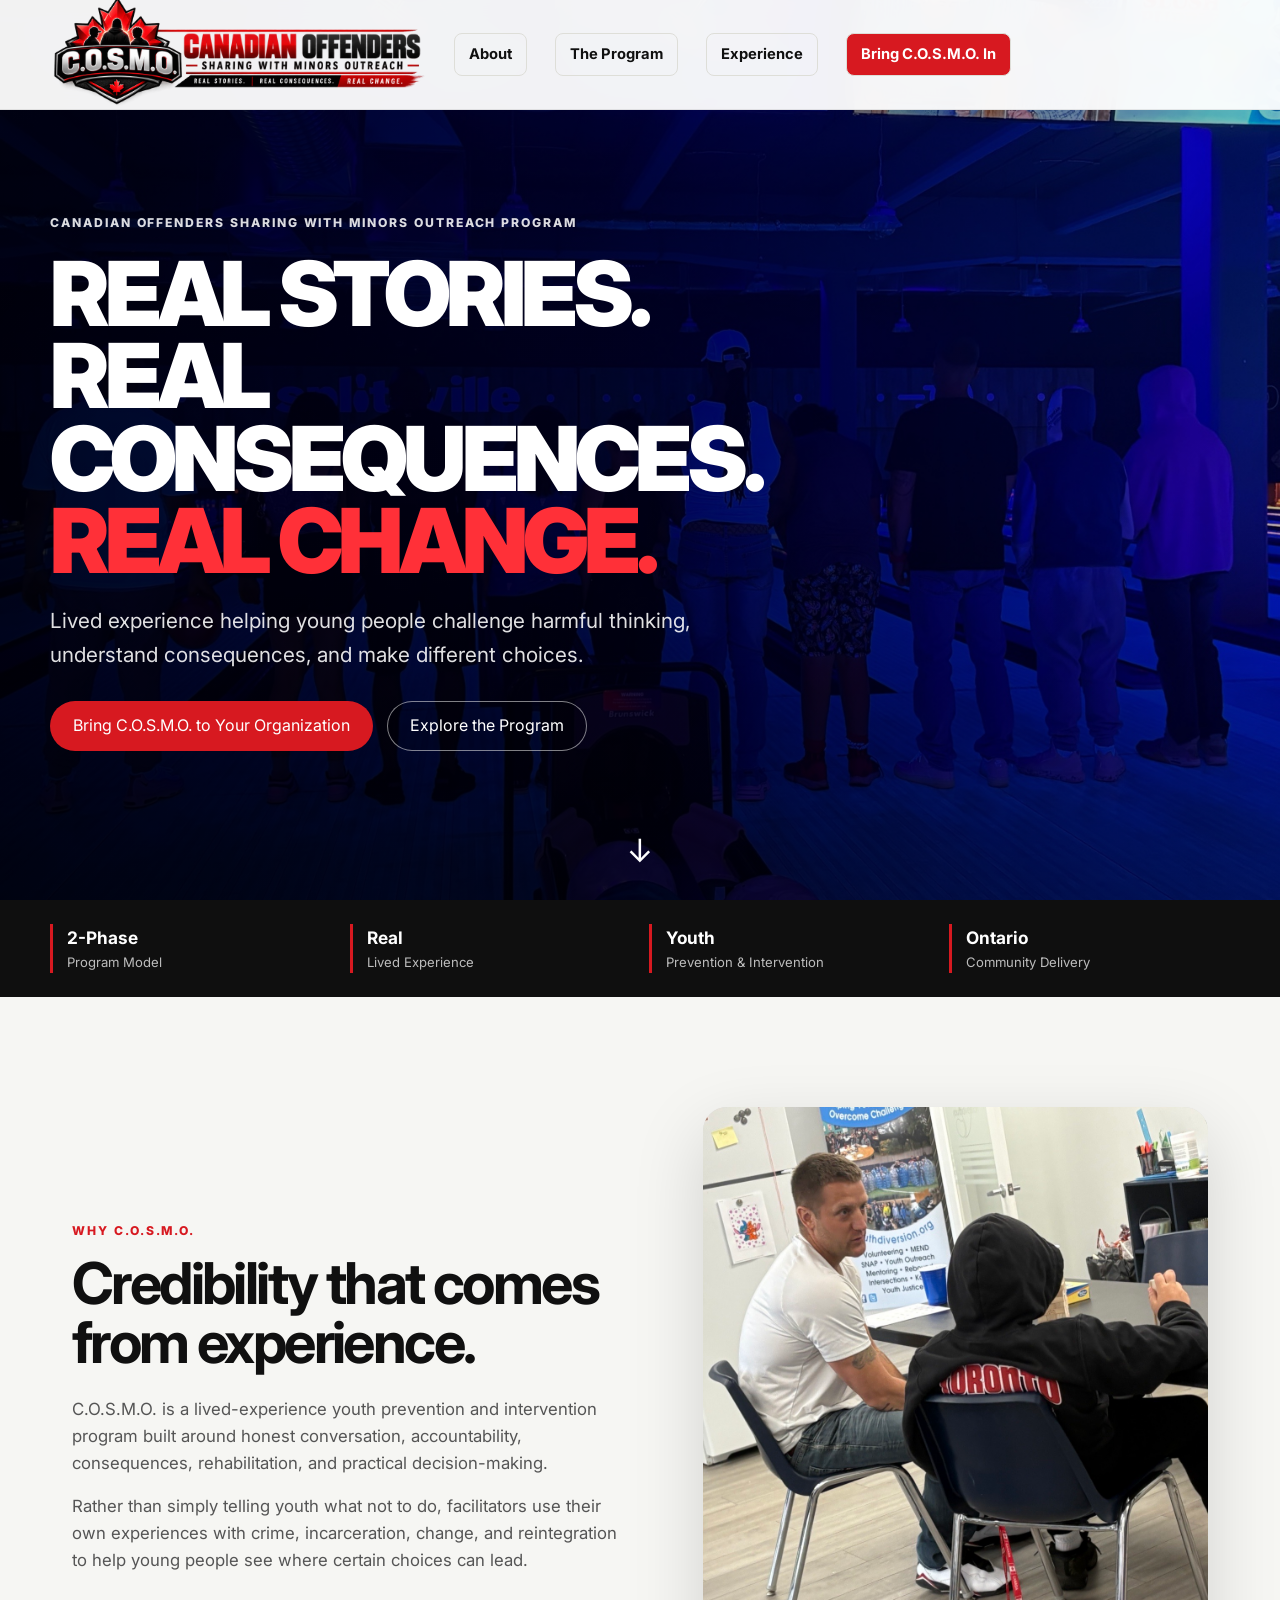
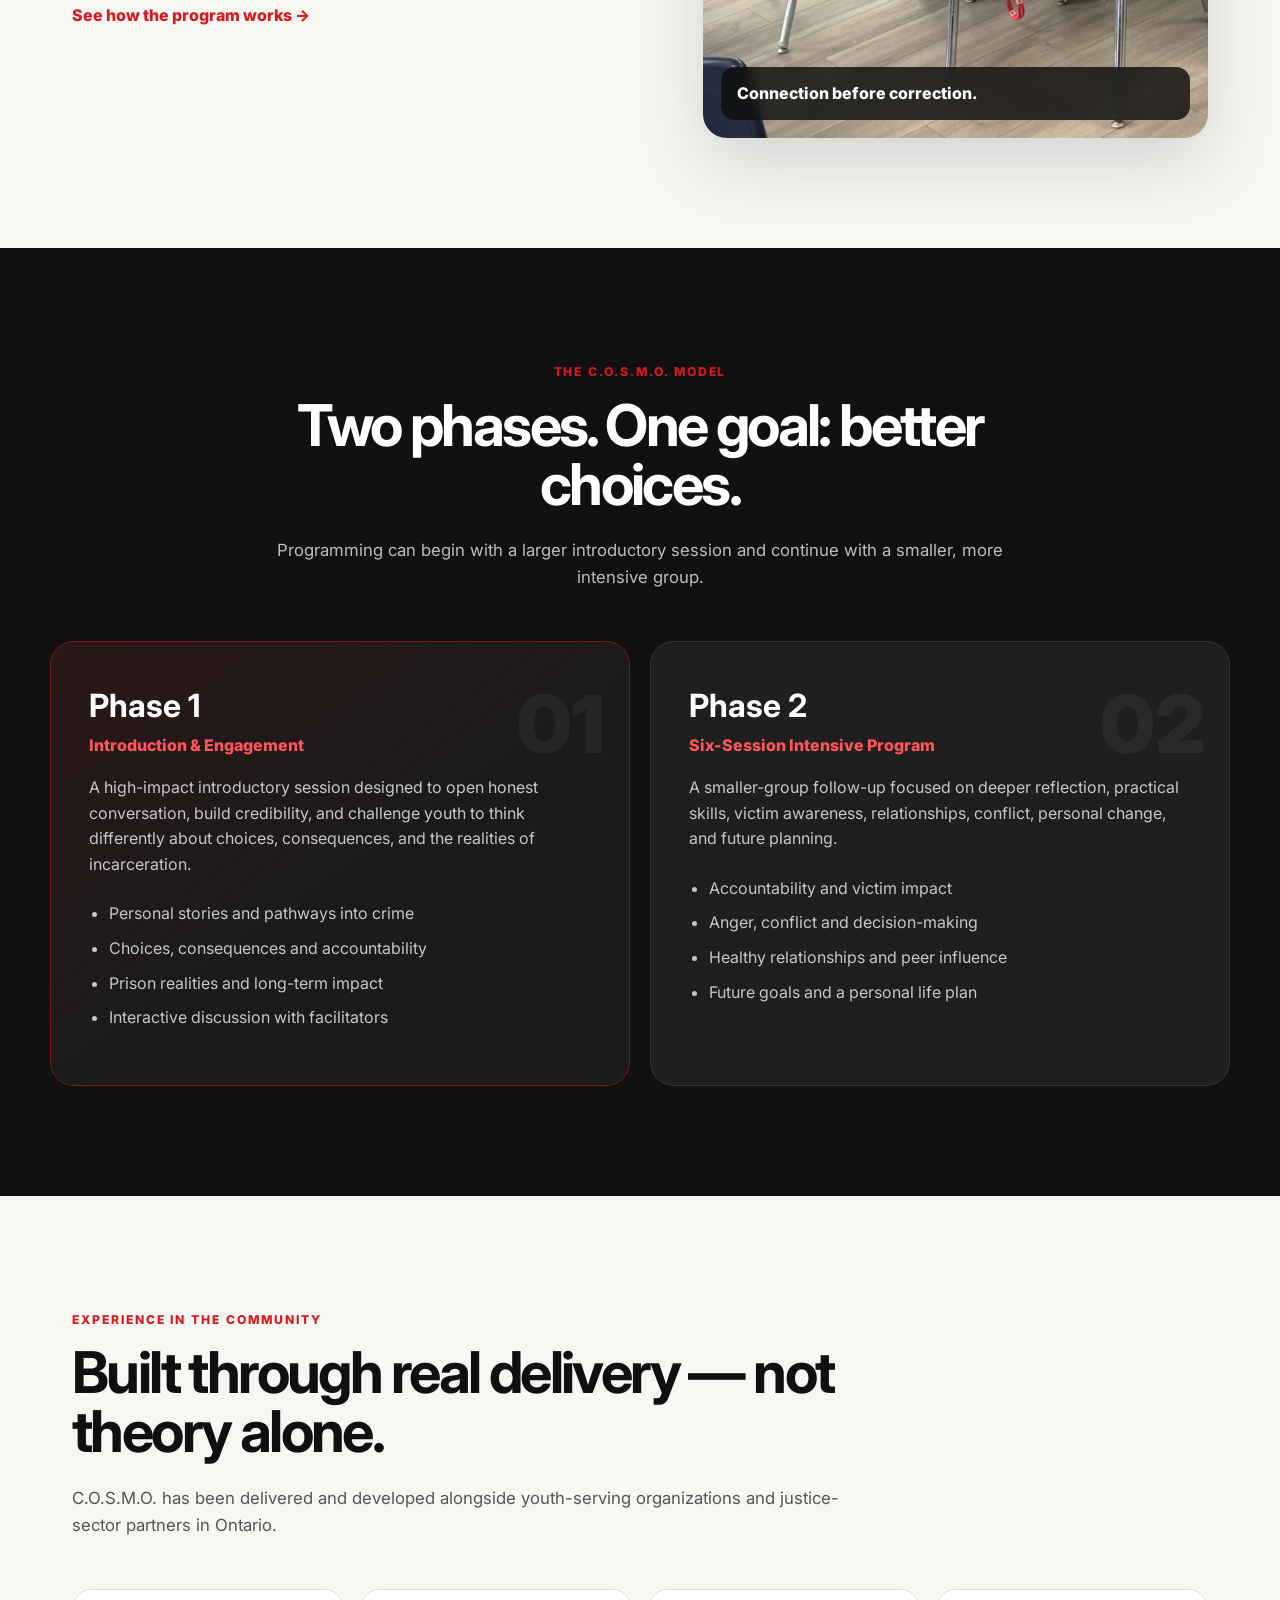
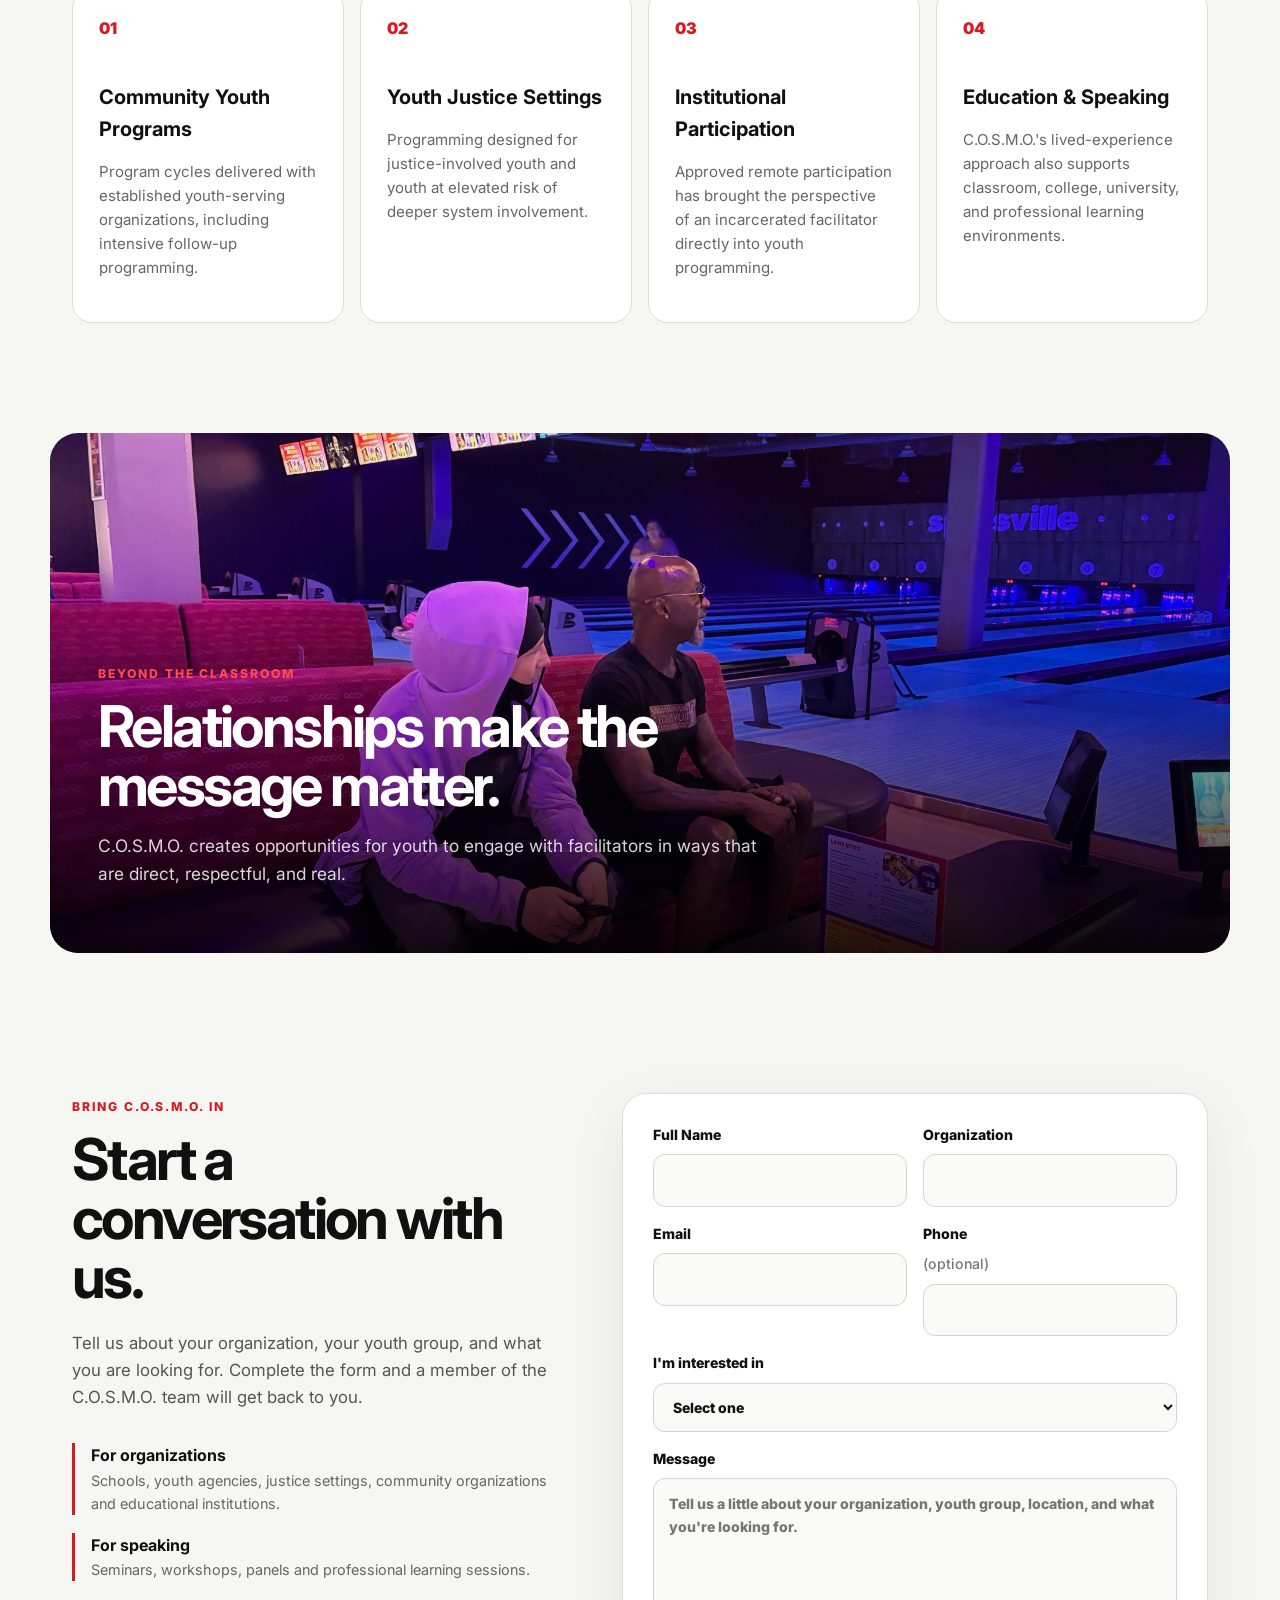
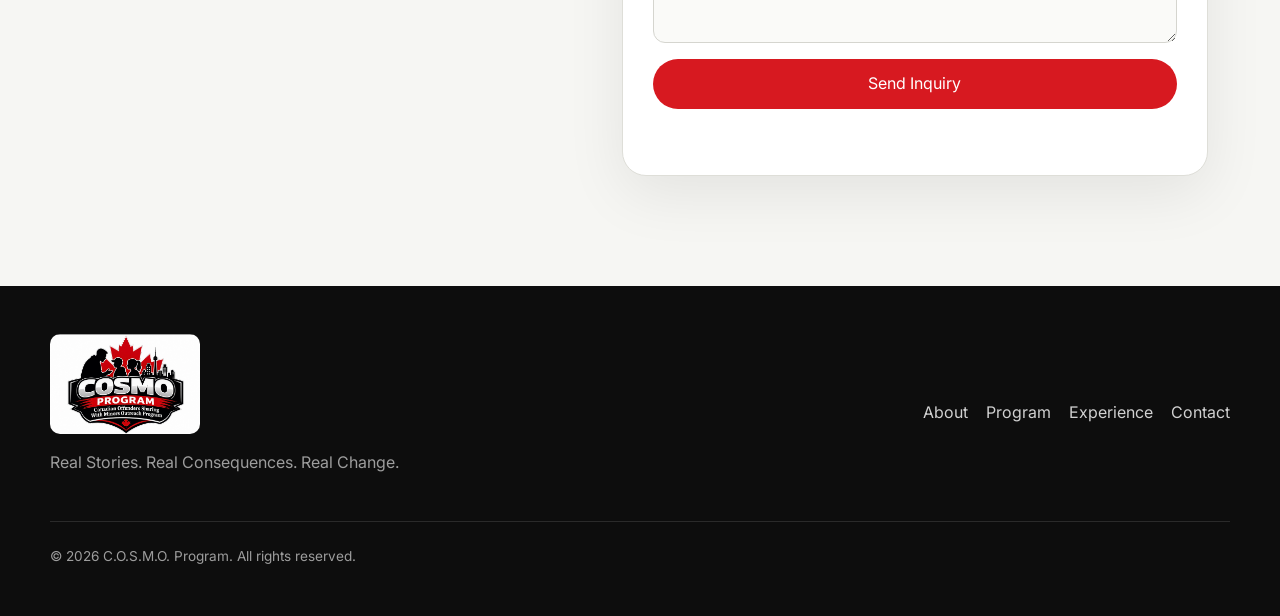
==== commit 70cf7a87: "Update inquiry form to include action and method" ====
--- a/index.html
+++ b/index.html
@@ -128,7 +128,7 @@
         </div>
       </div>
 
-      <form class="inquiry-form" id="inquiryForm">
+      <form class="inquiry-form" id="inquiryForm" action="https://formspree.io/f/mgawzbkj" method="POST">
         <div class="field-row">
           <label>Full Name<input type="text" name="name" required /></label>
           <label>Organization<input type="text" name="organization" required /></label>
--- a/styles.css
+++ b/styles.css
@@ -15,8 +15,8 @@
 body { margin: 0; font-family: Inter, system-ui, -apple-system, sans-serif; color: var(--ink); background: var(--paper); line-height: 1.6; }
 a { color: inherit; }
 img { max-width: 100%; display: block; }
-.site-header { position: fixed; z-index: 50; top: 0; left: 0; right: 0; height: 86px; display: flex; align-items: center; justify-content: space-between; padding: 10px max(22px, calc((100vw - var(--max))/2)); background: rgba(255,255,255,.95); border-bottom: 1px solid rgba(0,0,0,.08); backdrop-filter: blur(12px); }
-.brand img { width: 240px; height: 90px; object-fit: contain; }
+.site-header { position: fixed; z-index: 50; top: 0; left: 0; right: 0; height:110px; display: flex; align-items: center; justify-content: justify-content: flex-start; gap: 24px; padding: 20px max(22px, calc((100vw - var(--max))/2)); background: rgba(255,255,255,.95); border-bottom: 1px solid rgba(0,0,0,.08); backdrop-filter: blur(12px); }
+.brand img { width: 380px; height: auto; object-fit: contain; }
 .main-nav { display: flex; align-items: center; gap: 28px; }
 .main-nav a { text-decoration: none; font-weight: 700; font-size: .92rem; border: 1px solid #deded8; padding: 9px 14px; border-radius: 8px;}
 .nav-cta { background: var(--red); color: white; padding: 12px 18px; border-radius: 999px; }
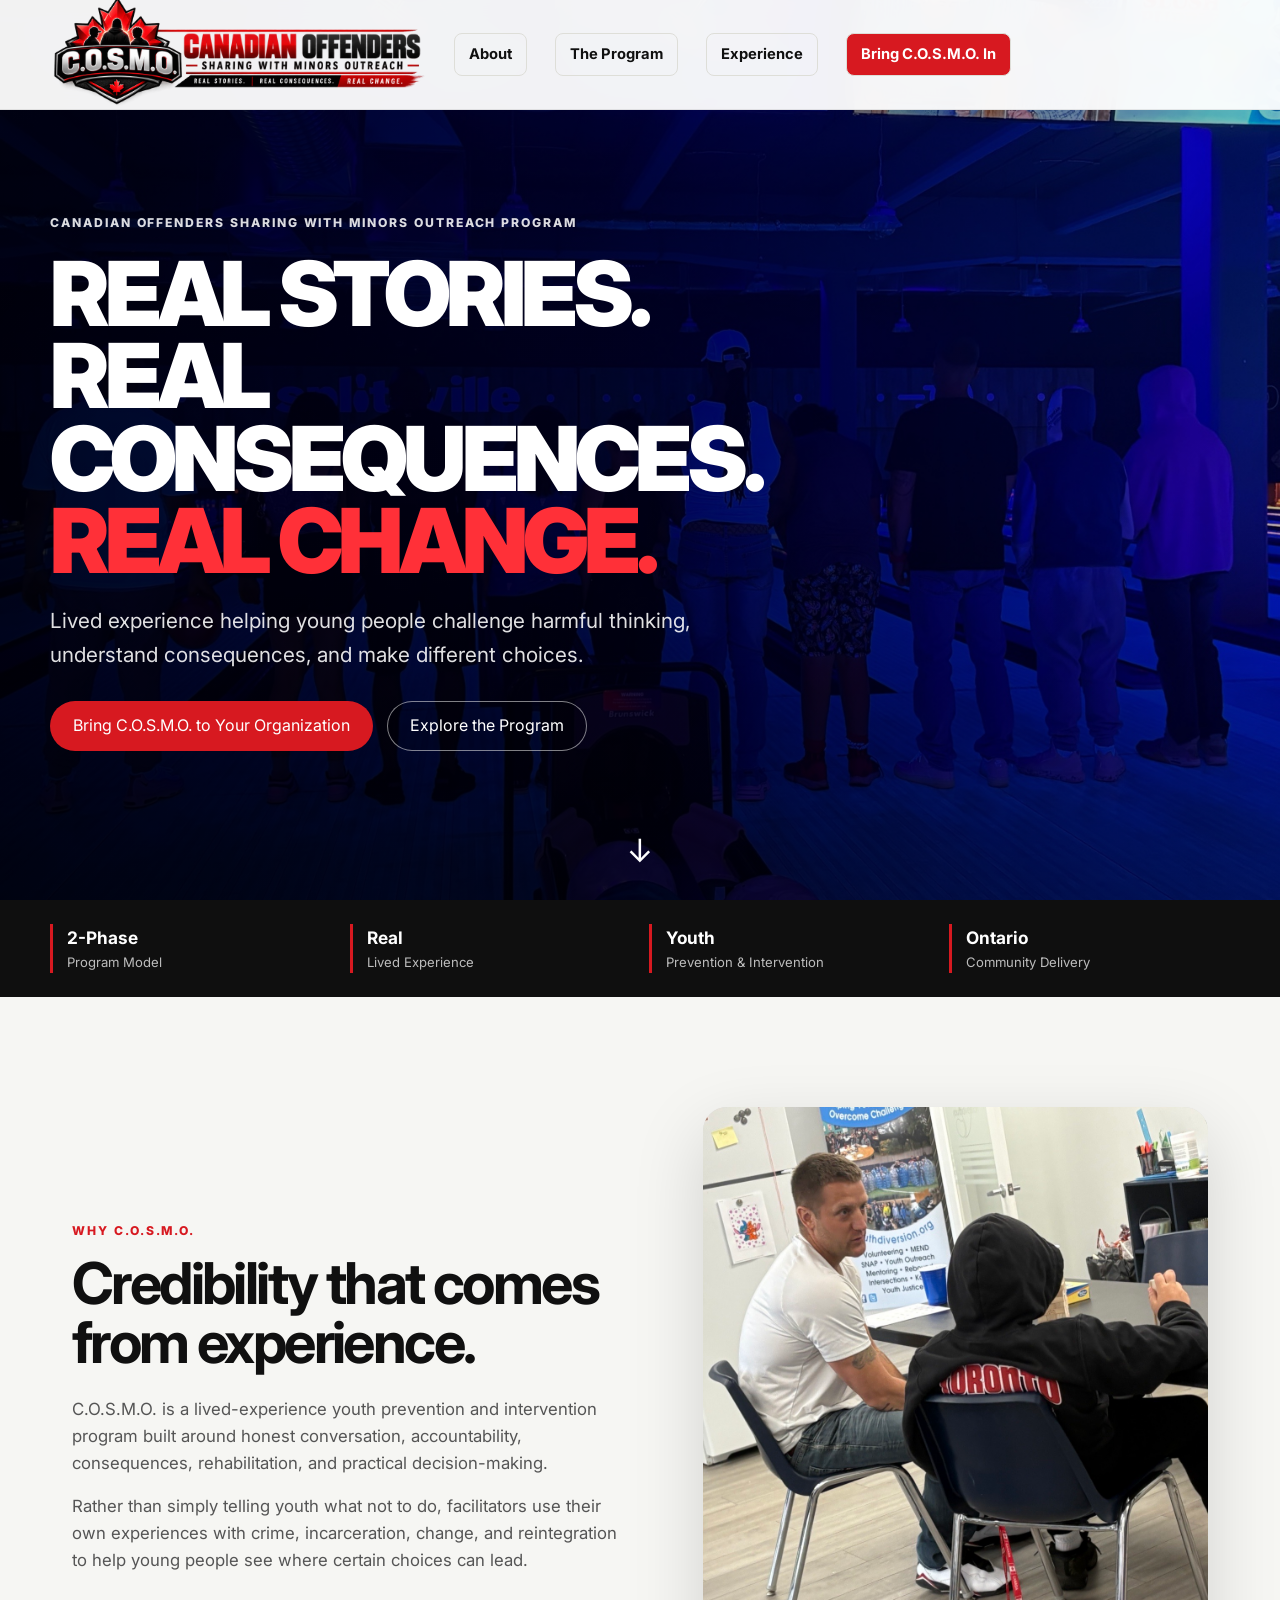
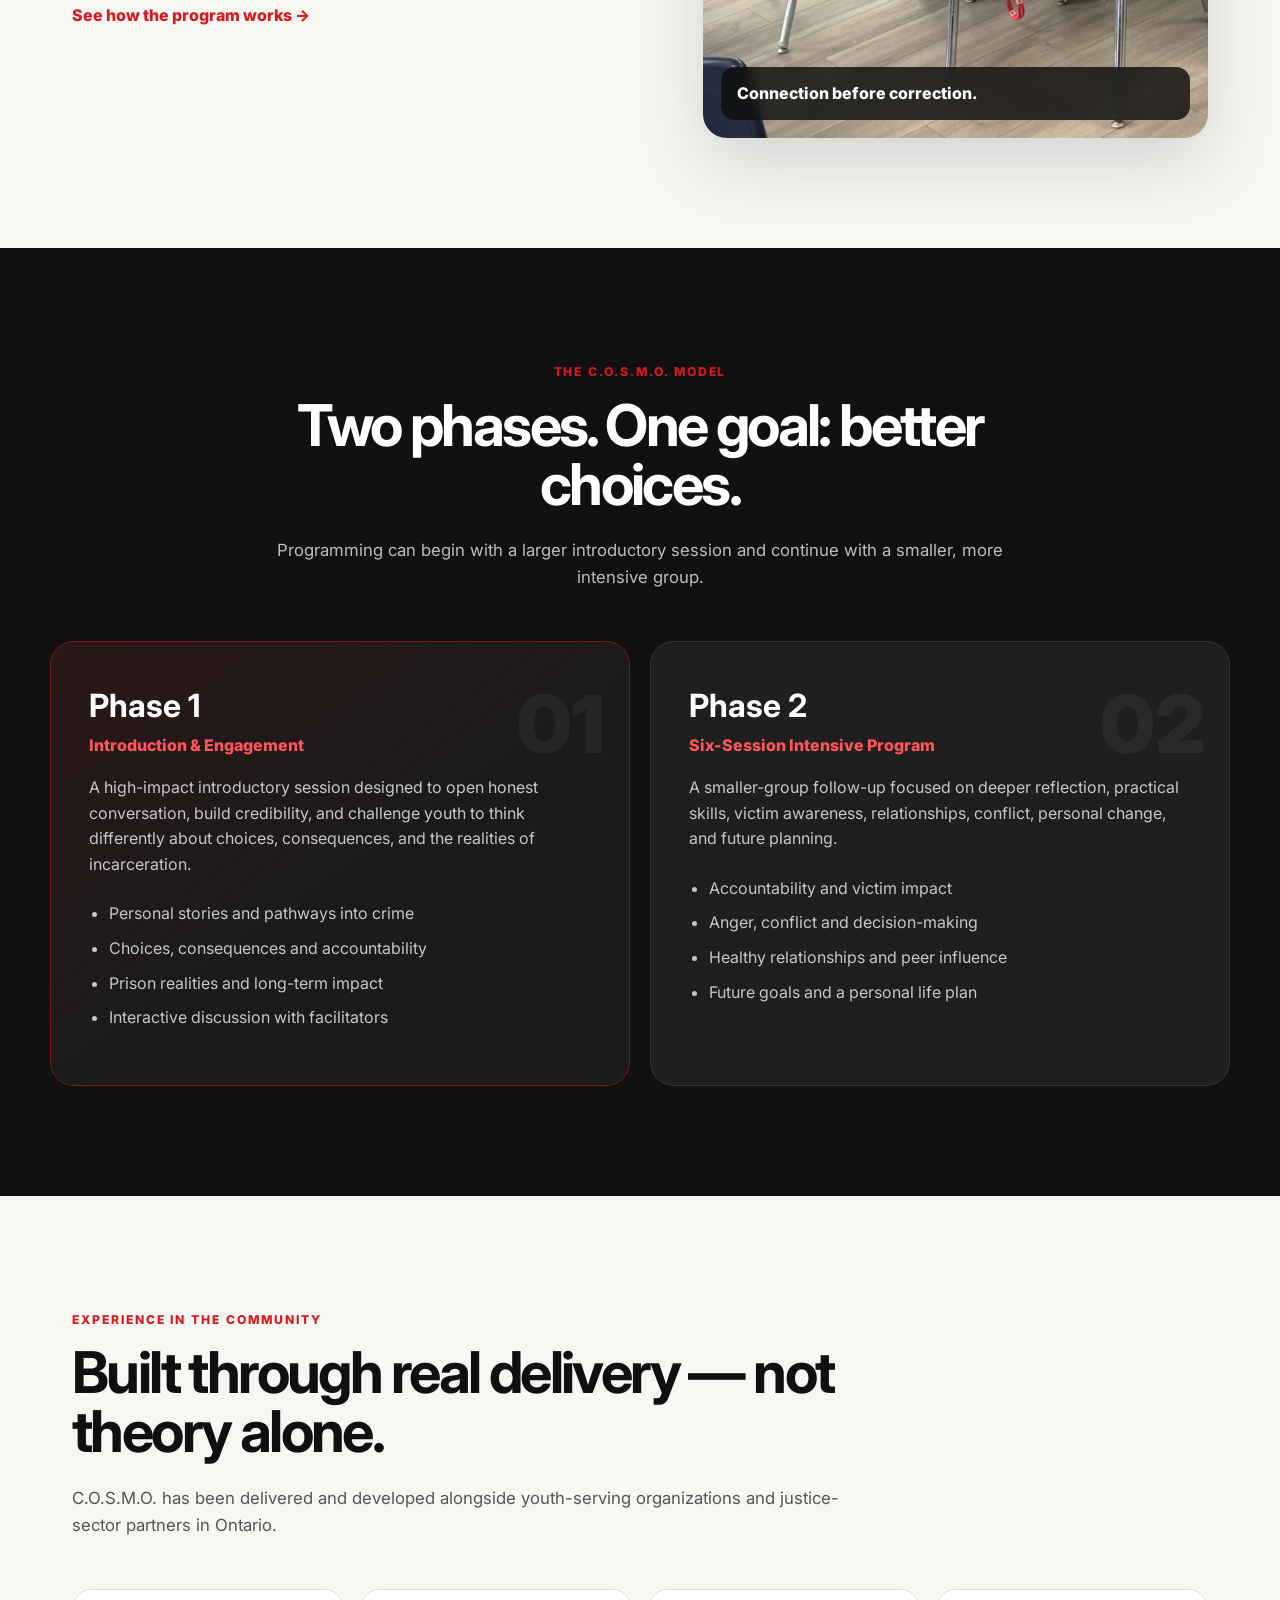
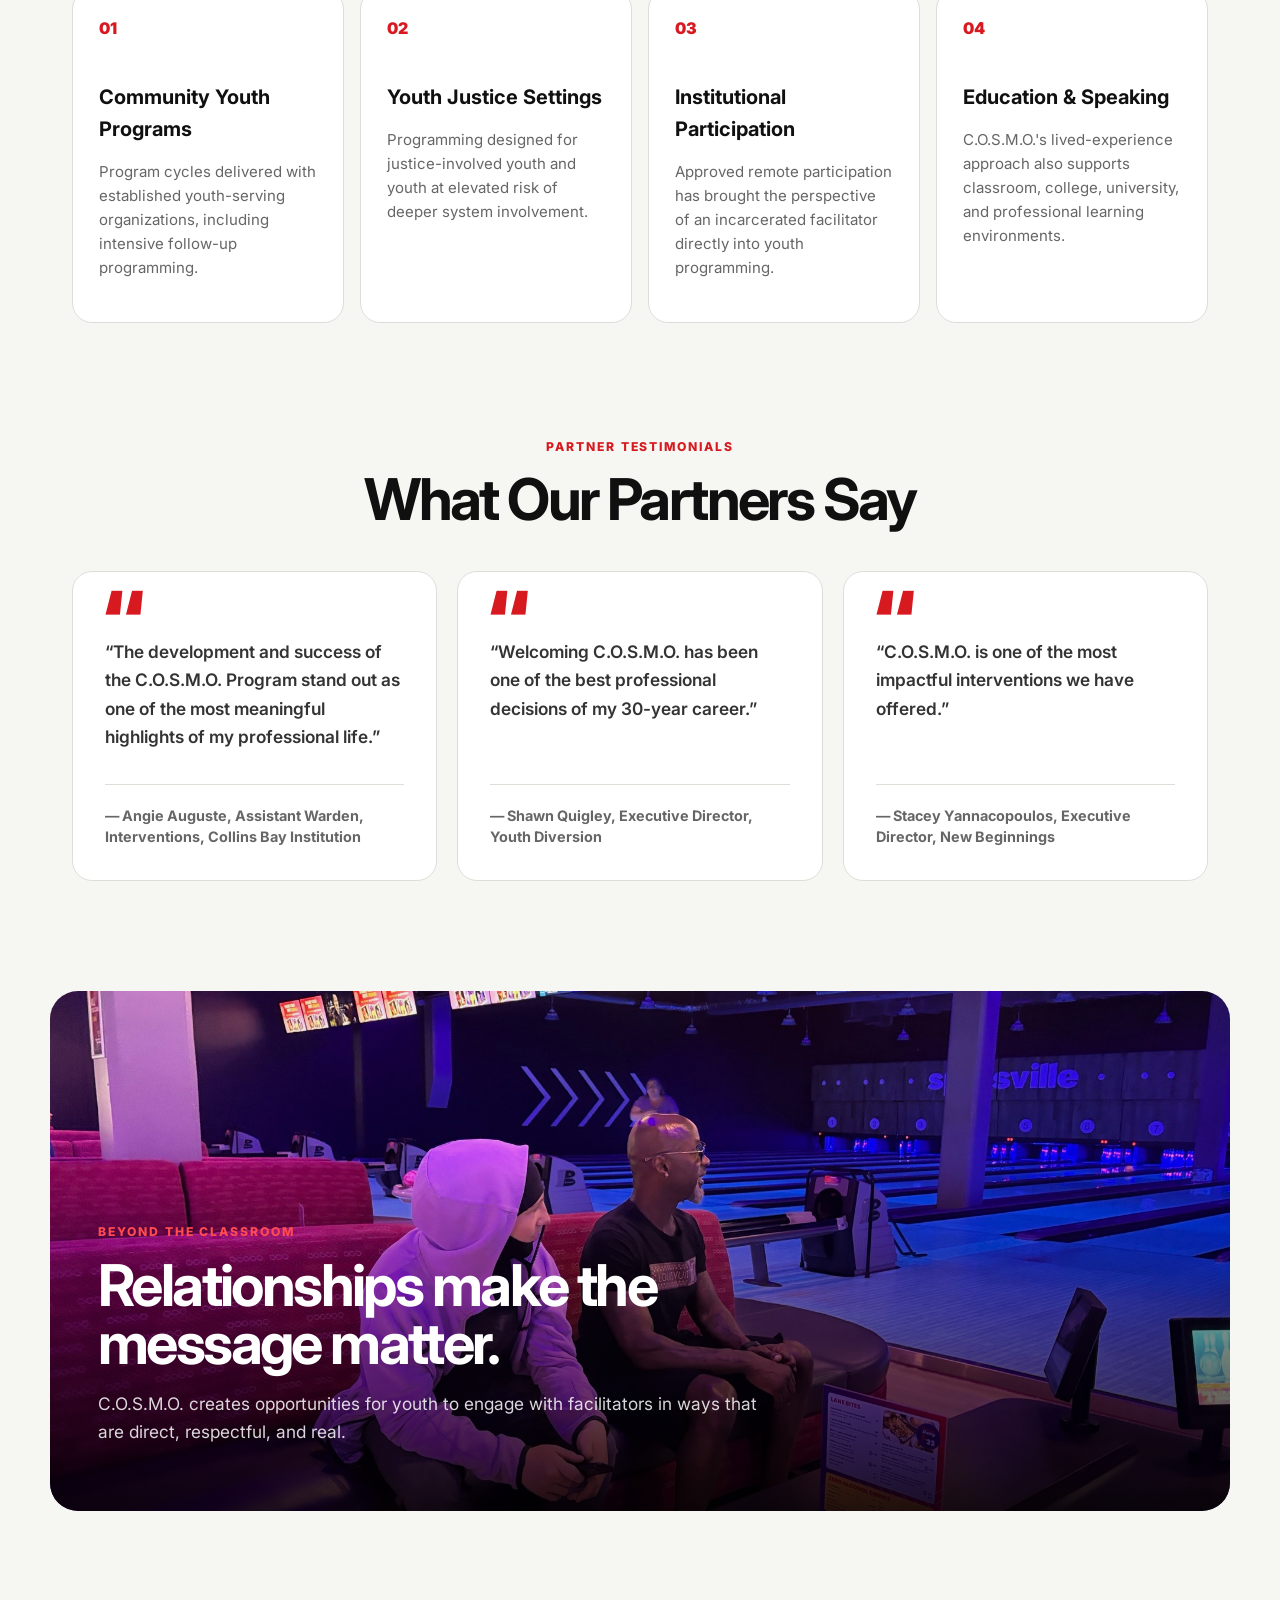
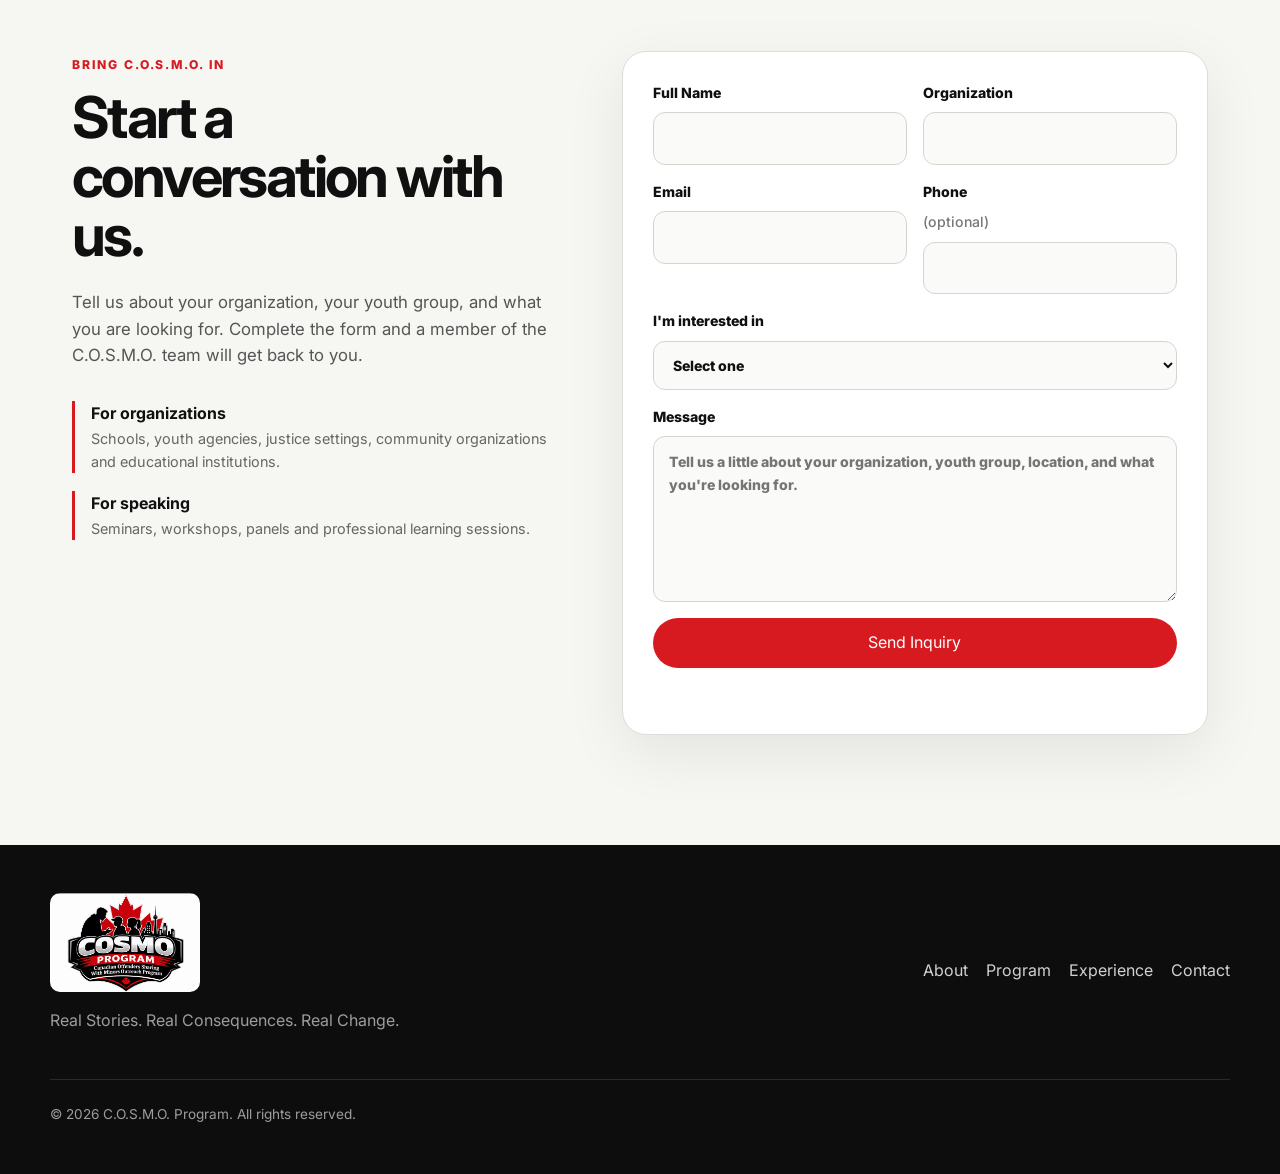
==== commit 06efd284: "Update partner testimonials" ====
--- a/index.html
+++ b/index.html
@@ -108,6 +108,27 @@
       </div>
     </section>
 
+    <section class="section testimonials-section" aria-labelledby="testimonials-heading">
+      <div class="section-heading centered">
+        <span class="section-kicker">Partner Testimonials</span>
+        <h2 id="testimonials-heading">What Our Partners Say</h2>
+      </div>
+      <div class="testimonial-grid">
+        <figure class="testimonial-card">
+          <blockquote>“The development and success of the C.O.S.M.O. Program stand out as one of the most meaningful highlights of my professional life.”</blockquote>
+          <figcaption>— Angie Auguste, Assistant Warden, Interventions, Collins Bay Institution</figcaption>
+        </figure>
+        <figure class="testimonial-card">
+          <blockquote>“Welcoming C.O.S.M.O. has been one of the best professional decisions of my 30-year career.”</blockquote>
+          <figcaption>— Shawn Quigley, Executive Director, Youth Diversion</figcaption>
+        </figure>
+        <figure class="testimonial-card">
+          <blockquote>“C.O.S.M.O. is one of the most impactful interventions we have offered.”</blockquote>
+          <figcaption>— Stacey Yannacopoulos, Executive Director, New Beginnings</figcaption>
+        </figure>
+      </div>
+    </section>
+
     <section class="impact-banner">
       <img src="assets/bowling-conversation.jpeg" alt="C.O.S.M.O. facilitator in conversation with a youth participant whose face is obscured" />
       <div class="impact-copy">
--- a/styles.css
+++ b/styles.css
@@ -65,6 +65,13 @@
 .experience-card > span { color:var(--red); font-weight:900; }
 .experience-card h3 { font-size:1.25rem; margin:40px 0 12px; }
 .experience-card p { color:#666; font-size:.94rem; }
+.testimonials-section { padding-top:0; }
+.testimonials-section .section-heading { margin-bottom:42px; }
+.testimonial-grid { display:grid; grid-template-columns:repeat(3,1fr); gap:20px; }
+.testimonial-card { display:flex; flex-direction:column; justify-content:space-between; min-height:310px; margin:0; padding:32px; background:white; border:1px solid var(--line); border-radius:20px; }
+.testimonial-card blockquote { position:relative; margin:0; padding-top:34px; color:#333; font-size:1.08rem; font-weight:600; line-height:1.65; }
+.testimonial-card blockquote::before { content:"“"; position:absolute; top:-24px; left:-2px; color:var(--red); font-size:5rem; font-weight:900; line-height:1; }
+.testimonial-card figcaption { margin-top:28px; padding-top:20px; border-top:1px solid var(--line); color:#666; font-size:.9rem; font-weight:700; line-height:1.5; }
 .impact-banner { max-width:var(--max); margin:0 auto 30px; min-height:520px; position:relative; border-radius:28px; overflow:hidden; color:white; display:flex; align-items:flex-end; }
 .impact-banner img { position:absolute; inset:0; width:100%; height:100%; object-fit:cover; }
 .impact-banner::after { content:""; position:absolute; inset:0; background:linear-gradient(0deg,rgba(0,0,0,.86),rgba(0,0,0,.05) 68%); }
@@ -97,6 +104,8 @@
   .menu-toggle { display:block; }
   .split, .contact-section { grid-template-columns:1fr; gap:42px; }
   .experience-grid { grid-template-columns:1fr 1fr; }
+  .testimonial-grid { grid-template-columns:1fr; }
+  .testimonial-card { min-height:0; }
   .trust-strip { grid-template-columns:1fr 1fr; }
   .phase-grid { grid-template-columns:1fr; }
   .impact-banner { margin-left:18px; margin-right:18px; }
@@ -117,3 +126,42 @@
   .site-footer { grid-template-columns:1fr; }
   .footer-links { margin-top:8px; }
 }
+@media (max-width: 600px) {
+  .brand img {
+    width: 280px;
+    max-width: 78vw;
+    height: auto;
+  }
+
+  .site-header {
+    height: 110px;
+    padding: 14px 18px;
+  }
+
+  .hero h1 {
+    font-size: 8vw;
+    line-height: 0.95;
+    letter-spacing: -0.04em;
+    max-width: 100%;
+    overflow-wrap: normal;
+  }
+
+  .hero-content {
+    max-width: 100%;
+    padding: 0 22px;
+  }
+
+  .hero p {
+    font-size: 1.15rem;
+    max-width: 100%;
+  }
+
+  .hero-actions {
+    flex-direction: column;
+    width: 100%;
+  }
+
+  .hero-actions .btn {
+    width: 100%;
+  }
+}
